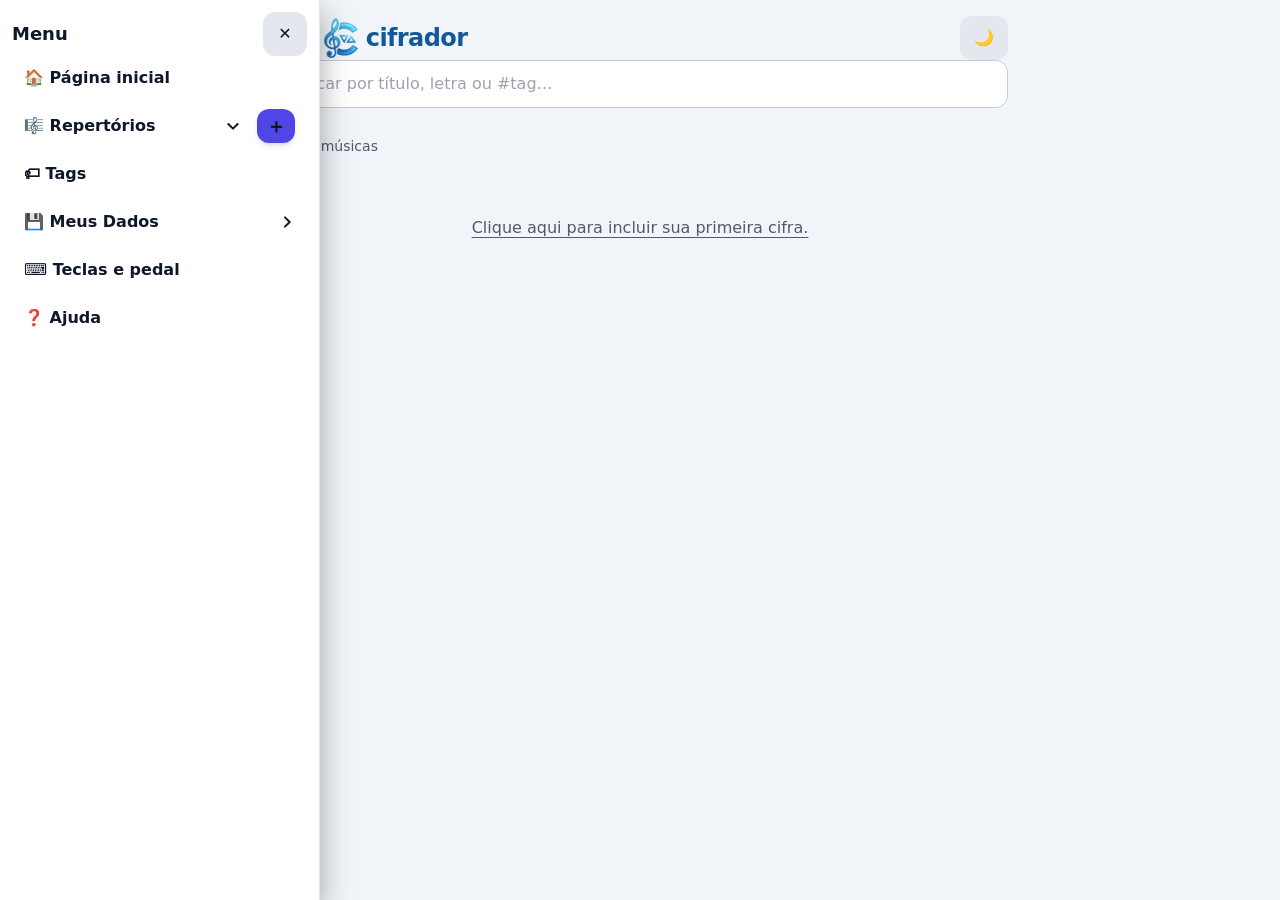
==== index.html @ 5f4e1c06 "Add files via upload" ====
<!DOCTYPE html>
<html lang="pt-BR"><head>
<meta charset="UTF-8">
<meta name="viewport" content="width=device-width, initial-scale=1, viewport-fit=cover">
<meta name="theme-color" content="#0d0f14">
<title>Cifrador</title>
<meta http-equiv="Content-Security-Policy" content="default-src 'self'; script-src 'self' 'wasm-unsafe-eval'; style-src 'self' 'unsafe-inline'; img-src 'self' data: blob:; font-src 'self'; connect-src 'self' blob: data:; worker-src 'self' blob:; manifest-src 'self'; object-src 'none'; base-uri 'none'; form-action 'none'">
<meta name="referrer" content="no-referrer">
<link rel="manifest" href="manifest.json">
<link rel="icon" href="icon-192.png">
<link rel="apple-touch-icon" href="icon-192.png">
<link rel="stylesheet" href="tailwind.css">
<style id="appCss">
  html { -webkit-text-size-adjust: 100%; }
  body { font-family: system-ui, -apple-system, "Segoe UI", Roboto, sans-serif; }
  .btn { min-height: 44px; min-width: 44px; padding: 0 12px; border-radius: 12px; font-weight: 600; display: inline-flex; align-items: center; justify-content: center; gap: 6px; background: #e4e7ee; color: #12151c; user-select: none; -webkit-tap-highlight-color: transparent; }
  .btn:active { transform: scale(.97); }
  .btn:disabled { opacity: .35; pointer-events: none; }
  .dark .btn { background: #1c2130; color: #eef1f7; }
  .btn-p { background: #4338ca !important; color: #fff !important; }
  .btn-on { outline: 2px solid #4338ca; }
  .fld { width: 100%; min-height: 48px; padding: 10px 14px; border-radius: 12px; border: 1px solid #c7ccd8; background: #fff; color: #12151c; }
  .dark .fld { background: #141824; border-color: #2a3147; color: #eef1f7; }
  .fld:focus-visible, .btn:focus-visible { outline: 2px solid #6366f1; outline-offset: 2px; }
  :root { --lyrics-color: #111827; --chord-color: #0878c9; }
  #song { color: var(--lyrics-color); white-space: pre-wrap; overflow-wrap: anywhere; max-width: 100%; overflow-x: hidden; font-family: ui-monospace, "SF Mono", Menlo, Consolas, monospace; line-height: 1.55; }
  #song.two-columns { column-count: 2; column-gap: 2rem; column-rule: 1px solid #dbe2ee; }
  .dark #song.two-columns { column-rule-color: #30394b; }
  @media (max-width: 640px) { #song { font-size: clamp(14px, 3.8vw, 18px); padding-left: 12px; padding-right: 12px; } #song.two-columns { column-gap: 1rem; } }
  .chord { font-weight: 700; color: var(--chord-color); }
  .brand { color: #12599a; }
  .dark .brand { color: #67c7ff; }
  .editor-wrap { position: relative; }
  #mText { position: relative; z-index: 1; background: transparent; color: transparent; -webkit-text-fill-color: transparent; caret-color: var(--lyrics-color); resize: vertical; line-height: 1.5; tab-size: 4; }
  #mText::selection { background: rgba(99,102,241,.28); -webkit-text-fill-color: transparent; }
  #mText::placeholder { color: #64748b; -webkit-text-fill-color: #64748b; opacity: 1; }
  #mHighlight { position: absolute; z-index: 0; inset: 0; box-sizing: border-box; margin: 0; padding: 10px 14px; border: 1px solid transparent; pointer-events: none; overflow: hidden; white-space: pre-wrap; overflow-wrap: anywhere; font-family: ui-monospace, "SF Mono", Menlo, Consolas, monospace; font-size: .875rem; line-height: 1.5; color: var(--lyrics-color); }
  #mHighlight .editor-chord-line { color: var(--chord-color); font-weight: 700; }
  /* Transição suave para ocultar o cabeçalho */
  #viewerHeader { transition: transform 0.3s ease, opacity 0.3s ease; }
  .logo { height: 40px; width: auto; }
  .dark .logo { filter: brightness(1.3); }
  html { overflow-x: hidden; } body { overflow-x: clip; } #viewer { overflow-x: hidden; } /* "clip" não cria rolagem própria, então o topo da lista consegue ficar fixo */
  .tg { font-size: 10px; font-weight: 400; opacity: .75; border: 1px solid currentColor; border-radius: 9px; padding: 0 6px; margin-left: 6px; vertical-align: middle; }
  #viewer { touch-action: pan-y; }
  .header-hidden #viewerHeader { transform: none !important; opacity: 1 !important; pointer-events: auto !important; position: sticky !important; }
  .header-hidden #vRows { display: none; }
  #colorPop { position: fixed; right: 12px; top: 96px; z-index: 45; padding: 10px 12px; border-radius: 14px; background: #fff; border: 1px solid #c7ccd8; box-shadow: 0 10px 25px rgba(0,0,0,.25); flex-direction: column; align-items: flex-start; }
  .dark #colorPop { background: #141824; border-color: #2a3147; }
  #colorPop:not(.hidden) { display: flex; }
  /* barra do visualizador: botões do mesmo tamanho, em grade */
  #viewerHeader > div { max-width: 560px; margin-left: auto; margin-right: auto; }
  .vrow { display: grid; gap: 6px; align-items: stretch; }
  .vrow .btn { min-height: 42px; min-width: 0; height: 42px; padding: 0 4px; font-size: 13px; border-radius: 12px; }
  .vr1 { grid-template-columns: 42px 1fr 42px 42px 42px 42px; align-items: center; }
  #ctlTr { display: contents; } #ctlTr.hidden { display: none; }
  #trReset { flex-direction: column; gap: 0; line-height: 1.1; }
  #colorPop { gap: 8px; font-size: .8rem; }
  #colorPop.hidden { display: none !important; }
  #colorPop input[type=color] { width: 38px; height: 34px; padding: 2px; border: 1px solid #c7ccd8; border-radius: 8px; background: transparent; }
  #colorPop label { display: flex; align-items: center; } #colorPop label { width: 100%; justify-content: space-between; gap: 14px; }
  .drag { touch-action: none; cursor: grab; } li.dragging, .dRep.dragging { opacity: .6; outline: 2px solid #4338ca; border-radius: 12px; } .dRep { touch-action: pan-y; } .dRep .repDrag { cursor: grab; touch-action: none; min-width: 32px; }
  .hidden { display: none !important; }
  .btn { min-height: 44px; border-radius: 12px; font-weight: 600; padding-left: 14px; padding-right: 14px; display: inline-flex; align-items: center; justify-content: center; gap: 6px; }
  #listActions { display: grid; grid-template-columns: repeat(2, 1fr); gap: 8px; }
  #listActions .btn, .mtools .btn { width: 100%; min-height: 46px; background: rgba(67,56,202,.08); border: 1px solid rgba(67,56,202,.35); }
  #listActions .btn-p { background: #4338ca; color: #fff; border-color: #4338ca; }
  #listActions #lstSave { grid-column: 1 / -1; }
  #lstDel { color: #dc2626; border-color: rgba(220,38,38,.45) !important; }
  .mtools .btn { font-size: 12.5px; padding-left: 6px; padding-right: 6px; white-space: nowrap; }
  .hl { background: #fde047; color: #111; border-radius: 3px; padding: 0 1px; } #song b { font-weight: 800; } #song i { font-style: italic; }
  #mFmt { display: flex; gap: 6px; } #mFmt .btn { flex: 1; min-height: 42px; }
  /* menu lateral */
  .drawer { position: fixed; top: 0; bottom: 0; left: 0; width: min(88vw, 320px); z-index: 56; overflow-y: auto; background: #fff; border-right: 1px solid #e2e8f0; box-shadow: 0 10px 30px rgba(0,0,0,.35); transform: translateX(-102%); visibility: hidden; transition: transform .2s ease, visibility 0s linear .2s; padding: 12px; padding-top: max(12px, env(safe-area-inset-top)); }
  .dark .drawer { background: #141824; border-color: #2a3147; }
  .drawer.open, body.dock-open .drawer { transform: none; visibility: visible; transition-delay: 0s; }
  .dRep { display:flex; align-items:stretch; gap:4px; } .dRep .dName { min-width:0; flex:1; } .repDrag { touch-action:none; cursor:grab; } .dRep.dragging, .rowli.dragging { opacity:.55; outline:2px dashed #6366f1; }
  .dItem { display: flex; align-items: center; gap: 8px; width: 100%; min-height: 44px; padding: 0 12px; border-radius: 12px; font-weight: 600; text-align: left; }
  .dItem:hover, .dName:hover { background: rgba(67,56,202,.10); }
  .dRep { position: relative; display: flex; align-items: center; gap: 2px; border-radius: 12px; } .dRep.on { background: rgba(67,56,202,.14); } .dMore { flex: none; width: 36px; height: 36px; border-radius: 10px; font-size: 22px; } .dMore:hover { background: rgba(67,56,202,.15); }
  .dName { flex: 1; min-width: 0; display: flex; align-items: center; justify-content: space-between; gap: 6px; min-height: 42px; padding: 0 10px; border-radius: 12px; text-align: left; } .dName small { opacity: .6; }
  .dIco { width: 34px; height: 36px; border-radius: 10px; font-size: 15px; flex: none; } .dIco:hover { background: rgba(67,56,202,.15); }
  details.dSec > summary { list-style: none; cursor: pointer; } details.dSec > summary::-webkit-details-marker { display: none; }
  @media (min-width: 1024px) { body.dock-open .drawer { z-index: 56; } #drawerBg { display: none !important; } }
  /* ações de cada cifra: menu de três pontos em todas as telas */
  .rowli { position: relative; }
  .rowmore { display: inline-flex; align-items: center; justify-content: center; flex: 0 0 44px; min-width: 44px; padding-left: 0; padding-right: 0; font-size: 1.35rem; }
  .rowacts { display: none; position: absolute; right: 0; top: calc(100% + 4px); z-index: 30; padding: 6px; gap: 6px; flex-wrap: wrap; max-width: min(320px, calc(100vw - 32px)); border-radius: 14px; background: #fff; border: 1px solid #c7ccd8; box-shadow: 0 10px 25px rgba(0,0,0,.25); }
  .dark .rowacts { background: #141824; border-color: #2a3147; }
  .rowli.open .rowacts { display: flex; }
  .rowacts .btn { min-width: 40px; min-height: 40px; }
  
  /* janelinhas da barra de leitura */
  .hpop { position: fixed; z-index: 45; display: flex; gap: 8px; padding: 8px; border-radius: 14px; background: #fff; border: 1px solid #c7ccd8; box-shadow: 0 10px 25px rgba(0,0,0,.25); }
  .dark .hpop { background: #141824; border-color: #2a3147; }
  .hpop .btn { min-width: 56px; height: 46px; font-size: 22px; }
  .hpopg { display: grid; grid-template-columns: repeat(4, 64px); gap: 8px; }
  .hpopg .btn { flex-direction: column; height: 62px; min-width: 0; font-size: 20px; gap: 2px; padding: 0; }
  .hpopg .btn::after { content: attr(data-l); font-size: 10px; font-weight: 600; opacity: .75; line-height: 1; white-space: nowrap; }
  .pbtn { flex-direction: column; gap: 2px; line-height: 1.05; min-width: 54px; min-height: 48px; } .pbtn .plbl { font-size: 11px; opacity: .8; font-weight: 600; } .pbtn b { font-size: 17px; }
  @media (max-width: 640px) { #vRows .vr3 { display:flex !important; flex-wrap:nowrap; justify-content:stretch !important; align-items:stretch; gap:4px !important; } #vRows .vr3 > button, #ctlTr > button { flex:1 1 0; min-width:0; min-height:52px; font-size:12px; padding:0 2px; } #vRows .vr3 #fBtn { flex:1.15 1 0; } #vRows .vr3 #vOpts { flex:1.3 1 0; } #vRows .vr3 #scrollPlay { flex:.8 1 0; font-size:16px; } .dRep .repDrag, #list .drag { min-width:44px; min-height:48px; font-size:19px; touch-action:none; } }
  @media (max-width: 360px) { #vRows .vr3 > button, #ctlTr > button { font-size:11px; } .pbtn .plbl { font-size:10px; } .pbtn b { font-size:15px; } }
  @media (max-width: 340px) { #vRows .vr3 > button, #ctlTr > button { font-size:10px; } .pbtn .plbl { font-size:9px; } #vRows .vr3 #vOpts { gap:3px; } }
  .vr3 { grid-template-columns: repeat(6, minmax(0, 1fr)) minmax(0, 1.7fr) !important; }
  .vrow .btn { font-size: 12px; white-space: nowrap; padding-left: 2px; padding-right: 2px; }
  .chev { margin-left: auto; transition: transform .2s; } details.dSec:not([open]) .chev { transform: rotate(-90deg); }
  .dActs { display: none; position: absolute; right: 4px; top: 40px; z-index: 35; justify-content: space-around; gap: 2px; padding: 5px; border-radius: 12px; background: #fff; border: 1px solid #c7ccd8; box-shadow: 0 8px 20px rgba(0,0,0,.22); } .dark .dActs { background: #141824; border-color: #2a3147; } .dRep.menu-open .dActs { display: flex; }
  #toTop, #vTop { position: fixed; right: 16px; bottom: 24px; z-index: 30; width: 48px; min-width: 48px; height: 48px; padding: 0; border-radius: 50%; box-shadow: 0 8px 20px rgba(0,0,0,.3); font-size: 20px; }
  #vTop { bottom: 100px; z-index: 25; }
  .mtools{display:grid!important;grid-template-columns:repeat(8,minmax(0,1fr));flex-wrap:nowrap;align-items:center;gap:4px;width:100%;overflow:visible}
  .edit-icon-btn{width:100%;height:42px;min-width:0!important;padding:0!important;display:inline-flex;align-items:center;justify-content:center;font-size:1.05rem;flex:initial;border-radius:10px}
  @media (max-width: 380px) { .mtools{gap:2px} .edit-icon-btn{height:38px;font-size:.95rem;border-radius:8px} }

  /* --- utilitários que faltavam no tailwind.css (ajuste) --- */
  .\!min-h-\[34px\]{min-height:34px!important}.\!px-2{padding-left:.5rem!important;padding-right:.5rem!important}.\!text-sm{font-size:.875rem!important;line-height:1.25rem!important}
  .bg-black\/50{background-color:rgb(0 0 0/.5)}.bg-black\/65{background-color:rgb(0 0 0/.65)}
  .bg-indigo-600{background-color:#4f46e5}.bg-red-50{background-color:#fef2f2}.bg-red-100{background-color:#fee2e2}
  .border-current{border-color:currentColor}.border-indigo-700{border-color:#4338ca}.border-red-200{border-color:#fecaca}.border-red-300{border-color:#fca5a5}.border-slate-500\/30{border-color:rgb(100 116 139/.3)}
  .border-l-2{border-left-width:2px}.break-words{overflow-wrap:break-word}.cursor-pointer{cursor:pointer}.gap-3{gap:.75rem}.h-10{height:2.5rem}.w-10{width:2.5rem}
  .hover\:bg-black\/10:hover{background-color:rgb(0 0 0/.1)}.hover\:bg-red-100:hover{background-color:#fee2e2}
  .items-start{align-items:flex-start}.leading-relaxed{line-height:1.625}.max-h-\[88vh\]{max-height:88vh}.min-w-12{min-width:3rem}.mt-1{margin-top:.25rem}
  .overflow-hidden{overflow:hidden}.p-3{padding:.75rem}.pl-10{padding-left:2.5rem}.rounded-full{border-radius:9999px}.rounded-lg{border-radius:.5rem}
  .shadow-2xl{box-shadow:0 25px 50px -12px rgb(0 0 0/.25)}.shadow-md{box-shadow:0 4px 6px -1px rgb(0 0 0/.1),0 2px 4px -2px rgb(0 0 0/.1)}
  .space-y-1>:not([hidden])~:not([hidden]){margin-top:.25rem}
  .text-red-700{color:#b91c1c}.text-red-800{color:#991b1b}.text-red-900{color:#7f1d1d}.text-right{text-align:right}.text-xl{font-size:1.25rem;line-height:1.75rem}
  .underline-offset-4{text-underline-offset:4px}.whitespace-pre-wrap{white-space:pre-wrap}.z-\[55\]{z-index:55}.z-\[90\]{z-index:90}
  @media (min-width:640px){.sm\:p-5{padding:1.25rem}.sm\:p-6{padding:1.5rem}.sm\:pl-11{padding-left:2.75rem}}
  #splitList [data-s] { content-visibility: auto; contain-intrinsic-size: auto 34px; } /* só desenha as linhas visíveis: listas grandes ficam rápidas */
  /* --- Ajuda --- */
  .hlp-panel { display: flex; flex-direction: column; max-height: 92vh; max-height: 92dvh; min-height: 0; overflow: hidden; }
  .hlp-head { display: flex; align-items: center; justify-content: space-between; gap: 8px; padding: 12px 16px; border-bottom: 1px solid rgba(100,116,139,.3); flex: 0 0 auto; }
  .hlp-body { overflow-y: auto; -webkit-overflow-scrolling: touch; padding: 12px 16px 24px; flex: 1 1 auto; min-height: 0; font-size: .95rem; line-height: 1.5; }
  .hlp-body > p.intro { margin: 0 0 12px; opacity: .8; }
  .hlp-body details { border: 1px solid rgba(100,116,139,.3); border-radius: 12px; margin-bottom: 8px; background: rgba(100,116,139,.06); }
  .hlp-body summary { display: flex; align-items: center; gap: 8px; min-height: 48px; padding: 0 12px; font-weight: 700; cursor: pointer; list-style: none; }
  .hlp-body summary::-webkit-details-marker { display: none; }
  .hlp-body summary::after { content: ""; width: 16px; height: 16px; flex: none; margin-left: auto; background: currentColor; opacity: .7; transition: transform .2s; -webkit-mask: url("data:image/svg+xml,%3Csvg xmlns='http://www.w3.org/2000/svg' viewBox='0 0 24 24' fill='none' stroke='black' stroke-width='3' stroke-linecap='round' stroke-linejoin='round'%3E%3Cpath d='M5 9l7 7 7-7'/%3E%3C/svg%3E") center/contain no-repeat; mask: url("data:image/svg+xml,%3Csvg xmlns='http://www.w3.org/2000/svg' viewBox='0 0 24 24' fill='none' stroke='black' stroke-width='3' stroke-linecap='round' stroke-linejoin='round'%3E%3Cpath d='M5 9l7 7 7-7'/%3E%3C/svg%3E") center/contain no-repeat; }
  .hlp-body details:not([open]) summary::after { transform: rotate(-90deg); }
  .hlp-body .hb { padding: 0 14px 12px; }
  .hlp-body .hb p { margin: 0 0 8px; }
  .hlp-body ul, .hlp-body ol { margin: 0 0 8px; padding-left: 1.3rem; }
  .hlp-body ul { list-style: disc; } .hlp-body ol { list-style: decimal; }
  .hlp-body li { margin: 3px 0; }
  .hlp-body kbd { font: inherit; font-size: .88em; font-weight: 600; padding: 1px 7px; border-radius: 7px; border: 1px solid rgba(100,116,139,.55); background: rgba(100,116,139,.12); white-space: nowrap; }
  .hlp-body .tip { margin: 8px 0 0; padding: 8px 10px; border-radius: 10px; background: rgba(67,56,202,.10); border-left: 3px solid #4338ca; }
  .hlp-body .warn { margin: 8px 0 0; padding: 8px 10px; border-radius: 10px; background: rgba(220,38,38,.10); border-left: 3px solid #dc2626; }
  /* --- cabeçalho do repertório (nome sem função + menu ⋯) --- */
  #chips .repHead { flex: 1; min-width: 0; padding: 4px 4px 4px 12px; justify-content: space-between; border: 1px solid rgba(100,116,139,.45); background: rgba(67,56,202,.10); }
  #chips .repTitle { font-weight: 700; overflow: hidden; text-overflow: ellipsis; white-space: nowrap; cursor: default; user-select: none; }
  #chips .repTitle small { font-weight: 400; opacity: .7; }
  #chips .repHead .dActs { top: calc(100% + 4px); }
  /* --- barra de baixo da cifra: só ícones --- */
  #navBar .navico { font-size: 20px; min-height: 48px; padding: 0 4px; }
  /* --- teclas e pedal --- */
  .keyrow { display: flex; flex-wrap: wrap; align-items: center; gap: 8px; padding: 10px 0; border-bottom: 1px solid rgba(100,116,139,.25); }
  .keyname { flex: 1 1 170px; font-weight: 700; }
  .keychips { display: flex; flex-wrap: wrap; gap: 6px; align-items: center; }
  .kchip { display: inline-flex; align-items: center; gap: 2px; border: 1px solid rgba(100,116,139,.55); border-radius: 8px; padding: 0 2px 0 8px; background: rgba(100,116,139,.12); font-weight: 600; min-height: 34px; }
  .kchip button { min-width: 30px; min-height: 32px; border-radius: 6px; font-size: 15px; opacity: .75; }
  .keyadd { min-height: 36px !important; padding: 0 10px !important; }
  .keyopt { display: flex; gap: 10px; align-items: flex-start; padding: 12px 0; cursor: pointer; }
  .keyopt input { width: 22px; height: 22px; margin-top: 2px; flex: none; }
  .keywait { margin: 0 0 8px; padding: 8px 10px; border-radius: 10px; background: rgba(217,119,6,.15); border-left: 3px solid #d97706; font-weight: 600; }
  /* --- botão de tela cheia --- */
  #vFull svg { display: block; margin: 0 auto; } #vFull .ico-exit { display: none; }
  #vFull[aria-pressed="true"] .ico-enter { display: none; } #vFull[aria-pressed="true"] .ico-exit { display: block; }
  #vFull[aria-pressed="true"] { background: #4338ca; color: #fff; border-color: #4338ca; }
  /* --- ícones de seta iguais em todo o app --- */
  .ch { display: block; margin: 0 auto; flex: none; } kbd .ch, .keyname .ch { display: inline-block; vertical-align: -3px; margin: 0; } .chev .ch { display: block; }
  /* --- tela cheia: só a cifra, a navegação e o botão de sair --- */
  #navFsExit { display: none; background: #4338ca; color: #fff; border-color: #4338ca; flex: 0 0 auto; min-width: 52px; margin-right: 6px; }
  .is-fs #navFsExit { display: inline-flex; align-items: center; justify-content: center; }
  .is-fs #viewerHeader, .is-fs #toTop, .is-fs #vTop, .is-fs #navInfo { display: none !important; }
  .is-fs #song, .is-fs #songImg { padding-top: max(1rem, env(safe-area-inset-top)); }
  /* --- andamento da importação --- */
  #importProgress { position: fixed; left: 50%; bottom: max(1rem, env(safe-area-inset-bottom)); transform: translateX(-50%); z-index: 100; width: min(92vw, 460px); background: #111827; color: #fff; border-radius: 16px; padding: 14px; box-shadow: 0 10px 32px rgba(0,0,0,.45); font-size: 14px; }
  #importProgress .ip-head { display: flex; justify-content: space-between; gap: 8px; align-items: baseline; margin-bottom: 8px; font-size: 15px; } #importProgress .ip-head span { opacity: .75; font-size: 13px; white-space: nowrap; }
  #importProgress .ip-all { height: 6px; border-radius: 99px; background: rgba(255,255,255,.18); overflow: hidden; margin-bottom: 10px; } #importProgress .ip-all i { display: block; height: 100%; width: 0; background: #818cf8; transition: width .25s; }
  #importProgress .ip-list { list-style: none; margin: 0 0 10px; padding: 0; max-height: 34vh; overflow-y: auto; }
  #importProgress .ip-row { display: grid; grid-template-columns: 22px 1fr auto; column-gap: 8px; align-items: center; padding: 6px 0; }
  #importProgress .ip-ic::before { content: "○"; opacity: .6; } #importProgress .ip-row[data-st="run"] .ip-ic::before { content: "●"; color: #a5b4fc; opacity: 1; } #importProgress .ip-row[data-st="done"] .ip-ic::before { content: "✓"; color: #4ade80; opacity: 1; font-weight: 800; } #importProgress .ip-row[data-st="error"] .ip-ic::before { content: "!"; color: #fbbf24; opacity: 1; font-weight: 800; }
  #importProgress .ip-name { overflow: hidden; text-overflow: ellipsis; white-space: nowrap; } #importProgress .ip-st { font-size: 12.5px; opacity: .8; white-space: nowrap; }
  #importProgress .ip-bar { grid-column: 2 / 4; height: 4px; border-radius: 99px; background: rgba(255,255,255,.14); overflow: hidden; margin-top: 4px; display: none; } #importProgress .ip-row[data-st="run"] .ip-bar { display: block; } #importProgress .ip-bar i { display: block; height: 100%; width: 0; background: #a5b4fc; transition: width .25s; }
  #importProgress .ip-row.ip-ind .ip-bar i { width: 35%; animation: ipslide 1.1s ease-in-out infinite alternate; } @keyframes ipslide { from { margin-left: 0; } to { margin-left: 65%; } }
  #importProgress .ip-cancel { width: 100%; min-height: 42px; border: 1px solid rgba(255,255,255,.45); border-radius: 10px; font-weight: 700; color: #fff; background: transparent; }
</style>
</head>
<body class="bg-slate-100 text-slate-900 dark:bg-[#0d0f14] dark:text-slate-100 min-h-screen">

<!-- LISTA -->
<div id="listView" class="max-w-3xl mx-auto">
  <div id="topBar" class="sticky top-0 z-20 bg-slate-100/95 dark:bg-[#0d0f14]/95 backdrop-blur px-4 pt-4 pb-2" style="padding-top:max(1rem,env(safe-area-inset-top))">
    <div class="flex items-center justify-between gap-2">
      <div class="flex items-center gap-2">
        <button id="btnMenu" class="btn" aria-label="Abrir ou fechar o menu" aria-expanded="false" aria-controls="drawer">☰</button>
        <img src="logo.png" alt="" class="logo" width="34" height="40"><h1 class="text-2xl font-bold tracking-tight brand">cifrador</h1>
      </div>
      <button id="btnTheme" class="btn" aria-label="Alternar modo escuro">🌙</button>
    </div>
</div>
<header class="px-4 pb-3 space-y-3">

    <input id="search" type="search" class="fld" placeholder="Buscar por título, letra ou #tag…" autocomplete="off">
    <div class="hidden" id="legacy"><div class="flex flex-wrap gap-2">
      <button id="btnAdd" class="btn btn-p">＋ Adicionar / Importar</button>
      <button id="btnCreateRep" class="btn">＋ Criar Repertório</button>
      <button id="btnData" class="btn">💾 Meus dados</button>
      <button id="btnTags" class="btn">🏷 Tags</button>
    </div><div id="listActions" class="hidden flex flex-wrap gap-2">
      <button id="lstAddSongs" class="btn btn-p">＋ Adicionar músicas</button>
      
      <button id="lstShare" class="btn !min-h-[40px]">🔗 Enviar Repertório</button>
      
      <button id="lstSave" class="btn !min-h-[40px] hidden">⬇ Salvar no meu catálogo</button>
      <button id="lstRen" class="btn !min-h-[40px]">✎ Renomear Repertório</button>
      <button id="lstDel" class="btn !min-h-[40px]">🗑 Excluir Repertório</button>
    </div></div>
    <input id="file" type="file" class="hidden" multiple="" accept="image/*,.png,.jpg,.jpeg,.webp,.pdf,.odt,.docx,.txt,.json,.html,.htm,.cho,.md,application/pdf,text/plain,application/json,text/html">
    <div class="flex items-center gap-2"><div id="chips" class="flex gap-2 pb-1 flex-1"></div></div>
    <div id="count" class="text-sm opacity-70"></div>
  </header>
  <ul id="list" class="px-4 pb-24 space-y-2"></ul>
</div>

<div id="drawerBg" class="hidden fixed inset-0 z-[55] bg-black/50"></div>
<aside id="drawer" class="drawer" aria-label="Menu" aria-hidden="true">
  <div class="flex items-center justify-between pb-2"><b class="text-lg">Menu</b><button id="drawerClose" class="btn" aria-label="Fechar menu">✕</button></div>
  <nav class="space-y-1">
    <button id="dHome" class="dItem">🏠 Página inicial</button>
    <details id="dRepSec" class="dSec" open>
      <summary class="dItem">🎼 Repertórios <span class="chev" aria-hidden="true"><svg class="ch" width="16" height="16" viewBox="0 0 24 24" fill="none" stroke="currentColor" stroke-width="3" stroke-linecap="round" stroke-linejoin="round" aria-hidden="true"><path d="M5 9l7 7 7-7"/></svg></span><button id="dNewRep" type="button" class="btn !min-h-[34px] !min-w-[38px] !px-2 ml-2 bg-indigo-600 text-white border-indigo-700 shadow-md font-bold text-xl" aria-label="Criar repertório" title="Criar repertório">＋</button></summary>
      <div id="dReps" class="pl-10 sm:pl-11 space-y-1 border-l-2 border-slate-500/30 ml-2"></div>
      
    </details>
    <button id="dTags" class="dItem">🏷 Tags</button>
    <details id="dDataSec" class="dSec">
      <summary class="dItem">💾 Meus Dados <span class="chev" aria-hidden="true"><svg class="ch" width="16" height="16" viewBox="0 0 24 24" fill="none" stroke="currentColor" stroke-width="3" stroke-linecap="round" stroke-linejoin="round" aria-hidden="true"><path d="M5 9l7 7 7-7"/></svg></span></summary>
      <div class="pl-10 sm:pl-11 space-y-1 border-l-2 border-slate-500/30 ml-2">
        <button id="dMenuAddSong" type="button" class="dItem !min-h-[40px] !text-sm">＋ Adicionar Cifra</button>
        <button id="dMenuBackup" type="button" class="dItem !min-h-[40px] !text-sm">💾 Fazer Backup Cifra</button>
        <button id="dMenuUpload" type="button" class="dItem !min-h-[40px] !text-sm">📂 Subir Backup Cifra</button>
        <button id="dMenuDeleteAll" type="button" class="dItem !min-h-[40px] !text-sm" style="color:#dc2626">🗑 Excluir todas as Cifras</button>
      </div>
    </details>
    <button id="dKeys" type="button" class="dItem">⌨️ Teclas e pedal</button>
    <button id="dHelp" type="button" class="dItem">❓ Ajuda</button>
  </nav>
</aside>
<button id="toTop" class="hidden btn btn-p" aria-label="Voltar ao topo" title="Voltar ao topo">↑</button>

<!-- VISUALIZADOR -->
<div id="viewer" class="hidden fixed inset-0 z-30 overflow-y-auto bg-slate-50 dark:bg-[#0d0f14]">
  <div id="viewerHeader" class="sticky top-0 z-10 bg-slate-50/95 dark:bg-[#0d0f14]/95 backdrop-blur border-b border-slate-200 dark:border-slate-800 px-3 py-2 space-y-2 shadow-sm" style="padding-top:max(.5rem,env(safe-area-inset-top))">
    <div class="vrow vr1">
      <button id="vBack" class="btn" aria-label="Voltar">←</button>
      <h2 id="vTitle" class="text-base font-bold truncate px-1"></h2>
      <button id="vTheme" class="btn" aria-label="Alternar tema">🌙</button>
      <button id="vWake" class="btn" title="Manter tela ligada" aria-label="Manter tela ligada">💡</button>
      <button id="vToggleHeader" class="btn" title="Ocultar/Exibir menu" aria-label="Ocultar menu">👁️</button>
      <button id="vFull" class="btn" title="Tela cheia" aria-label="Tela cheia" aria-pressed="false"><svg class="ico-enter" width="20" height="20" viewBox="0 0 24 24" fill="none" stroke="currentColor" stroke-width="2.4" stroke-linecap="round" stroke-linejoin="round" aria-hidden="true"><path d="M4 9V4h5M20 9V4h-5M4 15v5h5M20 15v5h-5"/></svg><svg class="ico-exit" width="20" height="20" viewBox="0 0 24 24" fill="none" stroke="currentColor" stroke-width="2.4" stroke-linecap="round" stroke-linejoin="round" aria-hidden="true"><path d="M9 4v5H4M15 4v5h5M9 20v-5H4M15 20v-5h5"/></svg></button>
    </div>
    <div id="vRows" class="space-y-2">
      <div class="vrow vr3">
        <div id="ctlTr"><button id="trBtn" class="btn pbtn" aria-label="Tom" title="Tom"><span class="plbl">Tom</span><b id="keyLbl">—</b></button></div>
        <button id="fBtn" class="btn pbtn" aria-label="Tamanho do texto" title="Tamanho do texto"><span class="plbl">Tamanho</span><b id="fontLbl">16</b></button>
        <button id="vChords" class="btn btn-on">Letra/Cifra</button>
        <button id="vColumns" class="btn" aria-pressed="false">Coluna</button>
        <button id="scrollPlay" class="btn btn-p" aria-label="Rolar automaticamente" title="Rolar automaticamente">▶</button>
        <button id="vOpts" class="btn" aria-label="Mais opções" title="Mais opções">＋ Opções</button>
      </div>
      <div id="vNote" class="hidden flex items-center gap-2 text-xs pb-1"><span id="vNoteTxt"></span><button id="vRestore" class="underline font-semibold">Restaurar original</button></div>
    </div>
  </div>
  <div id="popTone" class="hpop hidden" aria-label="Alterar tom"><button id="trDown" class="btn" aria-label="Descer um semitom">−</button><button id="trUp" class="btn" aria-label="Subir um semitom">+</button></div>
  <div id="popFont" class="hpop hidden" aria-label="Alterar tamanho do texto"><button id="fDown" class="btn" aria-label="Diminuir o texto">−</button><button id="fUp" class="btn" aria-label="Aumentar o texto">+</button></div>
  <div id="popOpts" class="hpop hpopg hidden" aria-label="Mais opções">
    <button id="vColors" class="btn" data-l="Cores" aria-label="Cores" title="Cores">🎨</button>
    <button id="vTag" class="btn" data-l="Tags" aria-label="Tags" title="Tags">🏷</button>
    <button id="vEdit" class="btn" data-l="Editar" aria-label="Editar" title="Editar">✎</button>
    <button id="vCopy" class="btn" data-l="Copiar" aria-label="Copiar ou duplicar" title="Copiar / Duplicar">📋</button>
    <button id="vPdf" class="btn" data-l="PDF" aria-label="Exportar PDF" title="Exportar PDF">📄</button>
    <button id="vFav" class="btn" data-l="Repertório" aria-label="Adicionar a um repertório" title="Repertório">☆</button>
    <button id="trReset" class="btn" data-l="Original" aria-label="Voltar ao tom original" title="Tom original">↺</button>
    <button id="vDel" class="btn" data-l="Excluir" aria-label="Excluir" title="Excluir">🗑</button>
  </div>
  <div id="colorPop" class="hidden" aria-label="Cores da cifra">
    <label for="lyricsColor">Cor da letra <input id="lyricsColor" type="color" value="#111827" aria-label="Escolher cor da letra"></label>
    <label for="chordColor">Cor das cifras <input id="chordColor" type="color" value="#0878c9" aria-label="Escolher cor das cifras"></label>
  </div>
  

  <button id="vTop" class="hidden btn btn-p" aria-label="Voltar ao topo da cifra" title="Voltar ao topo">↑</button>
  <pre id="song" class="px-4 pt-4 m-0"></pre>
  <img id="songImg" class="hidden mx-auto max-w-full h-auto px-2 pt-4" alt="Cifra">
  <div class="h-[40vh]"></div>
  <div id="navBar" class="fixed bottom-0 inset-x-0 z-20 bg-slate-50/95 dark:bg-[#0d0f14]/95 backdrop-blur border-t border-slate-200 dark:border-slate-800 px-3 pt-2 flex items-center gap-2 flex-wrap" style="padding-bottom:max(.5rem,env(safe-area-inset-bottom))">
    <div id="scrollControls" class="hidden flex items-center gap-1 w-full justify-center pb-1">
      <button id="scrollSlower" class="btn" aria-label="Diminuir velocidade">−</button><span id="scrollSpeed" class="text-xs min-w-12 text-center">1x</span><button id="scrollFaster" class="btn" aria-label="Aumentar velocidade">＋</button>
    </div>
    <button id="navFsExit" class="btn navico" aria-label="Sair da tela cheia" title="Sair da tela cheia"><svg class="ch" width="22" height="22" viewBox="0 0 24 24" fill="none" stroke="currentColor" stroke-width="2.6" stroke-linecap="round" stroke-linejoin="round" aria-hidden="true"><path d="M9 4v5H4M15 4v5h5M9 20v-5H4M15 20v-5h5"/></svg></button>
    <button id="navPrev" class="btn flex-1 navico" aria-label="Cifra anterior" title="Cifra anterior"><svg class="ch" width="24" height="24" viewBox="0 0 24 24" fill="none" stroke="currentColor" stroke-width="3" stroke-linecap="round" stroke-linejoin="round" aria-hidden="true"><path d="M15 5l-7 7 7 7"/></svg></button>
    <button id="pgPrev" class="btn flex-1 navico" aria-label="Página anterior" title="Página anterior"><svg class="ch" width="24" height="24" viewBox="0 0 24 24" fill="none" stroke="currentColor" stroke-width="3" stroke-linecap="round" stroke-linejoin="round" aria-hidden="true"><path d="M5 15l7-7 7 7"/></svg></button>
    <div id="navInfo" class="text-xs opacity-70 text-center max-w-[30%] truncate"></div>
    <button id="pgNext" class="btn flex-1 navico" aria-label="Próxima página" title="Próxima página"><svg class="ch" width="24" height="24" viewBox="0 0 24 24" fill="none" stroke="currentColor" stroke-width="3" stroke-linecap="round" stroke-linejoin="round" aria-hidden="true"><path d="M5 9l7 7 7-7"/></svg></button>
    <button id="navNext" class="btn flex-1 navico" aria-label="Próxima cifra" title="Próxima cifra"><svg class="ch" width="24" height="24" viewBox="0 0 24 24" fill="none" stroke="currentColor" stroke-width="3" stroke-linecap="round" stroke-linejoin="round" aria-hidden="true"><path d="M9 5l7 7-7 7"/></svg></button>
  </div>
</div>

<!-- MODAL ADICIONAR / EDITAR -->
<div id="modal" class="hidden fixed inset-0 z-40 bg-black/60 flex items-end sm:items-center justify-center sm:p-4">
  <div class="bg-white dark:bg-[#141824] w-full sm:max-w-2xl max-h-[94vh] overflow-y-auto rounded-t-2xl sm:rounded-2xl p-4 space-y-3">
    <h3 id="mHead" class="text-lg font-bold">Adicionar / Importar</h3>
    <div class="flex flex-wrap gap-2"><button id="mChooseFile" class="btn">Escolher arquivo(s)</button></div>
    <input id="mTitle" class="fld" placeholder="Título da música" autocomplete="off">
    <div class="editor-wrap">
      <pre id="mHighlight" aria-hidden="true"></pre>
      <textarea id="mText" rows="14" class="fld font-mono text-sm" style="white-space:pre-wrap;overflow:auto" placeholder="Digite ou cole a letra e os acordes aqui…" spellcheck="false"></textarea>
    </div>
    <div class="flex flex-wrap gap-2 mtools"><button id="mMarkChord" class="btn edit-icon-btn" title="Marcar seleção como cifra" aria-label="Marcar seleção como cifra">🎸</button><button id="mMarkLyric" class="btn edit-icon-btn" title="Marcar seleção como letra" aria-label="Marcar seleção como letra">✍️</button><button id="mMulti" class="btn edit-icon-btn" title="Dividir em várias cifras" aria-label="Dividir em várias cifras">✂️</button><button id="mTags" class="btn edit-icon-btn" title="Editar tags" aria-label="Editar tags">🏷️</button><button id="mBold" class="btn edit-icon-btn" title="Negrito" aria-label="Negrito"><b>N</b></button><button id="mItal" class="btn edit-icon-btn" title="Itálico" aria-label="Itálico"><i>I</i></button><button id="mHigh" class="btn edit-icon-btn" title="Destacar" aria-label="Destacar">🖍️</button><button id="mClr" class="btn edit-icon-btn" title="Limpar formatação" aria-label="Limpar formatação">🧹</button></div>
    <details class="text-sm"><summary class="cursor-pointer opacity-70">ℹ️ Ajuda — legenda dos ícones</summary><div class="text-xs opacity-80 pt-2 space-y-1"><p class="font-semibold">Legenda:</p><div class="space-y-1"><p>🎸: Marcar linha como cifra</p><p>✍️: Marcar linha como letra</p><p>✂️: Dividir o conteúdo em várias cifras</p><p>🏷️: Editar tags</p><p><strong>N</strong> : Negrito</p><p><em>i</em> : Itálico</p><p>🖍️: Destacar texto</p><p>🧹: Limpar formatação</p></div></div><p id="mChordInfo" class="text-xs opacity-70 pt-2">Selecione uma linha (ou um trecho) e use “É cifra” ou “É letra”.</p>
    <p id="mNote" class="hidden text-sm text-amber-700 dark:text-amber-300">Você está vendo a música transposta, mas aqui o texto é o original (sem a transposição).</p>
</details>
    <div class="flex flex-wrap gap-2">
      
      <button id="mSave" class="btn btn-p">Salvar</button>
      <button id="mCancel" class="btn">Fechar</button>
    </div>
  </div>
</div>

<!-- ESCOLHA: COPIAR OU DUPLICAR -->
<div id="cpyDlg" class="hidden fixed inset-0 z-[60] bg-black/60 flex items-center justify-center p-4">
  <div class="bg-white dark:bg-[#141824] rounded-2xl p-5 w-full max-w-sm space-y-3" role="dialog" aria-modal="true" aria-labelledby="cpyHead">
    <p id="cpyHead" class="font-bold">Como copiar <span id="cpyTitle"></span>?</p>
    <button id="cpyText" class="btn btn-p w-full">📋 Copiar texto (no tom que você vê)</button>
    <button id="cpyDup" class="btn w-full">⧉ Duplicar no meu catálogo</button>
  </div>
</div>

<!-- DIÁLOGO DE CONFIRMAÇÃO -->
<div id="dlg" class="fixed inset-0 z-[60] bg-black/60 flex items-center justify-center p-4 hidden">
  <div class="bg-white dark:bg-[#141824] rounded-2xl p-5 w-full max-w-sm space-y-4">
    <p id="dlgMsg" class="whitespace-pre-line"></p>
    <input id="dlgIn" class="fld hidden" maxlength="40" autocomplete="off">
    <div class="flex flex-wrap gap-2 justify-end">
      <button id="dlgNo" class="btn">Cancelar</button>
      <button id="dlgYes" class="btn btn-p">OK</button>
    </div>
  </div>
</div>

<!-- ESCOLHER LISTA -->
<div id="pick" class="hidden fixed inset-0 z-50 bg-black/60 flex items-end sm:items-center justify-center sm:p-4">
  <div class="bg-white dark:bg-[#141824] w-full sm:max-w-md max-h-[90vh] overflow-y-auto rounded-t-2xl sm:rounded-2xl p-4 space-y-3">
    <h3 class="text-lg font-bold">Adicionar à lista</h3>
    <p id="pickTitle" class="text-sm opacity-70 truncate"></p>
    <div id="pickList" class="space-y-2"></div>
    <div class="flex gap-2">
      <input id="pickNew" class="fld" placeholder="Nova lista…" maxlength="40" autocomplete="off">
      <button id="pickAdd" class="btn btn-p shrink-0">Criar</button>
    </div>
    <button id="pickDone" class="btn btn-p w-full">Fechar</button>
  </div>
</div>

<!-- ENVIAR LISTA -->
<div id="share" class="hidden fixed inset-0 z-50 bg-black/60 flex items-end sm:items-center justify-center sm:p-4">
  <div class="bg-white dark:bg-[#141824] w-full sm:max-w-md max-h-[90vh] overflow-y-auto rounded-t-2xl sm:rounded-2xl p-4 space-y-3">
    <h3 class="text-lg font-bold">Enviar Repertório</h3>
    <p id="shareInfo" class="text-sm opacity-70"></p>
    <textarea id="shareLink" readonly rows="4" class="fld text-xs break-all"></textarea>
    <div class="flex flex-wrap gap-2">
      <button id="shCopy" class="btn btn-p">Copiar link</button>
      
      <button id="shFile" class="btn">Baixar arquivo</button>
      <button id="shPdf" class="btn">Baixar PDF</button>
      <button id="shClose" class="btn">Fechar</button>
    </div>
  </div>
</div>

<!-- MEUS DADOS -->
<div id="data" class="hidden fixed inset-0 z-50 bg-black/60 flex items-end sm:items-center justify-center sm:p-4">
  <div class="bg-white dark:bg-[#141824] w-full sm:max-w-md max-h-[90vh] overflow-y-auto rounded-t-2xl sm:rounded-2xl p-4 space-y-3">
    <h3 class="text-lg font-bold">Meus dados</h3>
    <p class="text-sm opacity-70">Suas listas, edições e cifras ficam <b>só neste aparelho e navegador</b>. Para levar para outro aparelho, envie a lista por link ou use o backup.</p>
    <p id="dataInfo" class="text-xs opacity-70"></p>
    <div class="flex flex-col gap-2">
      <button id="dImportSongs" class="btn !justify-start">＋ Adicionar / Importar cifras</button>
      <button id="dCatBackup" class="btn !justify-start">💾 Fazer Backup Catálogo</button>
      <button id="dCatUp" class="btn !justify-start">📂 Subir novo Catálogo</button>
      <button id="dCatDel" class="btn !justify-start" style="color:#dc2626">🗑 Excluir todas as cifras</button>
    </div>
    <button id="dClose" class="btn btn-p w-full">Fechar</button>
  </div>
</div>

<div id="tagm" class="hidden fixed inset-0 z-50 bg-black/60 flex items-end sm:items-center justify-center sm:p-4">
  <div class="bg-white dark:bg-[#141824] w-full sm:max-w-md max-h-[90vh] overflow-y-auto rounded-t-2xl sm:rounded-2xl p-4 space-y-3">
    <h3 id="tagHead" class="text-lg font-bold">Tags</h3>
    <div id="tagList" class="space-y-2"></div>
    <div class="flex gap-2"><input id="tagNew" class="fld" placeholder="Nova tag…" maxlength="20" autocomplete="off"><button id="tagAdd" class="btn btn-p shrink-0">Criar</button></div>
    <button id="tagDone" class="btn btn-p w-full">Fechar</button>
  </div>
</div>
<div id="addm" class="hidden fixed inset-0 z-50 bg-black/60 flex items-end sm:items-center justify-center sm:p-4"><div class="bg-white dark:bg-[#141824] w-full sm:max-w-md max-h-[90vh] overflow-y-auto rounded-t-2xl sm:rounded-2xl p-4 space-y-3">
  <h3 class="text-lg font-bold">Adicionar ao repertório</h3><input id="addQ" type="search" class="fld" placeholder="Buscar título, letra ou #tag…" autocomplete="off">
  <div id="addList" class="space-y-2 max-h-56 overflow-y-auto"></div>
  <div class="flex gap-2"><button id="addCancel" class="btn flex-1">Fechar</button><button id="addOk" class="btn btn-p flex-1">Adicionar</button></div></div></div>
<div id="splitm" class="hidden fixed inset-0 z-50 bg-black/60 flex items-end sm:items-center justify-center sm:p-4"><div class="bg-white dark:bg-[#141824] w-full sm:max-w-2xl max-h-[94vh] flex flex-col rounded-t-2xl sm:rounded-2xl p-4 space-y-3">
  <h3 class="text-lg font-bold">Dividir em várias cifras</h3><p class="text-xs opacity-70">Toque nas linhas que são o <b>título</b> de uma música: cada linha marcada começa uma nova cifra. Já marquei as que parecem título.</p>
  <div id="splitList" class="flex-1 overflow-y-auto border border-slate-200 dark:border-slate-700 rounded-xl font-mono text-xs"></div><div id="splitInfo" class="text-sm opacity-70"></div>
  <div class="flex gap-2"><button id="splitCancel" class="btn flex-1">Fechar</button><button id="splitOk" class="btn btn-p flex-1">Dividir</button></div></div></div>
<div id="importError" class="hidden fixed inset-0 z-[90] bg-black/65 flex items-center justify-center p-3 sm:p-6" role="alert" aria-live="assertive"><section class="w-full max-w-2xl max-h-[88vh] flex flex-col overflow-hidden rounded-2xl bg-white text-slate-900 shadow-2xl border border-red-300"><header class="flex items-start gap-3 p-4 sm:p-5 bg-red-50 border-b border-red-200"><span class="flex items-center justify-center shrink-0 w-10 h-10 rounded-full bg-red-100 text-red-700 text-2xl font-bold" aria-hidden="true">!</span><div class="flex-1 min-w-0"><h3 class="text-lg font-bold text-red-900">Não foi possível concluir a importação</h3><p class="text-sm text-red-800 mt-1">Confira os detalhes abaixo. Seus dados não foram apagados.</p></div><button id="importErrorClose" type="button" class="shrink-0 rounded-lg border border-red-200 hover:bg-red-100 w-10 h-10 text-2xl leading-none font-bold" aria-label="Fechar erro" title="Fechar">×</button></header><div id="importErrorText" class="p-4 sm:p-5 overflow-y-auto whitespace-pre-wrap break-words text-sm leading-relaxed"></div><footer class="p-3 sm:p-4 border-t border-slate-200 bg-slate-50 text-right"><button type="button" id="importErrorOk" class="btn btn-p">Entendi</button></footer></section></div>
<!-- TECLAS E PEDAL -->
<div id="keys" class="hidden fixed inset-0 bg-black/60 flex items-end sm:items-center justify-center sm:p-4" style="z-index:70">
  <div class="bg-white dark:bg-[#141824] w-full sm:max-w-2xl rounded-t-2xl sm:rounded-2xl hlp-panel" role="dialog" aria-modal="true" aria-labelledby="keysTitle">
    <div class="hlp-head"><h3 id="keysTitle" class="text-lg font-bold">⌨️ Teclas e pedal de página</h3><button id="keysClose" type="button" class="btn" aria-label="Fechar" style="font-weight:800">✕</button></div>
    <div class="hlp-body" id="keysBody"></div>
  </div>
</div>
<!-- AJUDA -->
<div id="help" class="hidden fixed inset-0 bg-black/60 flex items-end sm:items-center justify-center sm:p-4" style="z-index:70">
  <div class="bg-white dark:bg-[#141824] w-full sm:max-w-2xl rounded-t-2xl sm:rounded-2xl hlp-panel" role="dialog" aria-modal="true" aria-labelledby="helpTitle">
    <div class="hlp-head"><h3 id="helpTitle" class="text-lg font-bold">❓ Ajuda: como usar o Cifrador</h3><button id="helpClose" type="button" class="btn" aria-label="Fechar ajuda" style="font-weight:800">✕</button></div>
    <div class="hlp-body" id="helpBody">
    <p class="intro">Toque em um assunto para abrir. Os nomes entre <kbd>caixinhas</kbd> são os botões que você vê na tela.</p>
    <details open><summary>🚀 Primeiros passos</summary><div class="hb">
      <ol>
        <li>Toque em <kbd>☰</kbd> (canto superior esquerdo) para abrir o <b>menu</b>.</li>
        <li>Em <kbd>💾 Meus Dados</kbd>, toque em <kbd>＋ Adicionar Cifra</kbd> para digitar, colar ou importar uma cifra.</li>
        <li>Na página inicial, toque no <b>nome da música</b> para abrir. Lá você muda o tom, o tamanho do texto e liga a rolagem automática.</li>
        <li>Crie <b>repertórios</b> (listas de músicas) em <kbd>🎼 Repertórios</kbd> → <kbd>＋</kbd>.</li>
      </ol>
      <p class="warn"><b>Importante:</b> suas cifras ficam <b>só neste aparelho e neste navegador</b>. Faça backup de vez em quando (veja “Backup e seus dados”).</p>
    </div></details>
    <details><summary>➕ Adicionar cifras</summary><div class="hb">
      <p><b>Digitando ou colando:</b> escreva o título e cole a letra com os acordes em cima, como em qualquer cifra. O Cifrador reconhece sozinho quais linhas são de acordes. Toque em <kbd>Salvar</kbd>.</p>
      <p><b>Importando arquivos:</b> toque em <kbd>Escolher arquivo(s)</kbd>. Você pode escolher vários de uma vez. Aceita:</p>
      <ul>
        <li>Texto e documentos: <b>.txt, .docx, .odt, .pdf, .html, .md, .cho</b></li>
        <li>Backups do Cifrador: <b>.json</b></li>
        <li>Fotos e prints: <b>.png, .jpg, .webp</b></li>
      </ul>
      <p><b>Fotos e PDFs escaneados:</b> o app lê o texto da imagem direto no seu aparelho, sem enviar nada para a internet. O resultado abre no editor para você revisar.</p>
      <p class="tip"><b>Dica:</b> a leitura de fotos pode errar alguns acordes. Confira antes de salvar, e use <kbd>🎸</kbd> ou <kbd>✍️</kbd> para corrigir o que for cifra ou letra. Na primeira vez ela pode demorar um pouco.</p>
      <p>Se o arquivo traz <b>várias músicas juntas</b>, use <kbd>✂️</kbd> (próxima seção).</p>
    </div></details>
    <details><summary>✂️ Dividir um arquivo com várias músicas</summary><div class="hb">
      <ol>
        <li>No editor, com o texto carregado, toque em <kbd>✂️</kbd>.</li>
        <li>O app já marca as linhas que parecem <b>título</b>. Cada linha de título começa uma nova cifra.</li>
        <li>Para corrigir uma linha, toque no botão do tipo dela: ele alterna entre <kbd>📝 Letra</kbd> → <kbd>🎸 Cifra</kbd> → <kbd>🏷️ Título</kbd>.</li>
        <li>Toque no texto de uma linha para editá-lo e em <kbd>×</kbd> para excluí-la.</li>
        <li>Quando estiver certo, toque em <kbd>Dividir</kbd> e confira o resultado.</li>
      </ol>
    </div></details>
    <details><summary>🎸 Tocando a cifra (tela da música)</summary><div class="hb">
      <p><b>Linha de cima:</b> <kbd>←</kbd> volta para a lista, <kbd>🌙</kbd> muda para o tema claro ou escuro, <kbd>💡</kbd> mantém a tela ligada e <kbd>👁️</kbd> esconde ou mostra os controles para sobrar mais espaço e o botão de <b>tela cheia</b> (quatro cantinhos) deixa na tela <b>só a cifra</b>, os botões de navegação e o botão de sair. Para voltar, toque no botão roxo de sair, no canto esquerdo da barra de baixo.</p>
      <p class="tip"><b>iPhone:</b> o Safari não esconde a própria barra. Para usar a tela toda, instale o Cifrador (Compartilhar → Adicionar à Tela de Início) e abra pelo ícone.</p>
      <p><b>Controles principais:</b></p>
      <ul>
        <li><kbd>Tom</kbd>: toque para subir (<kbd>+</kbd>) ou descer (<kbd>−</kbd>) meio tom. O tom escolhido fica salvo para aquela música.</li>
        <li><kbd>Tamanho</kbd>: aumenta ou diminui o texto. No celular você também pode usar o <b>gesto de pinça</b> com dois dedos.</li>
        <li><kbd>Letra</kbd> / <kbd>Cifra</kbd>: alterna entre ver só a letra ou a letra com os acordes.</li>
        <li><kbd>1 col.</kbd> / <kbd>2 col.</kbd>: mostra o texto em uma ou duas colunas.</li>
        <li><kbd><svg class="ch" width="14" height="14" viewBox="0 0 24 24" fill="none" stroke="currentColor" stroke-width="3.4" stroke-linecap="round" stroke-linejoin="round" aria-hidden="true"><path d="M9 5l7 7-7 7"/></svg></kbd>: liga a <b>rolagem automática</b>. Aparecem <kbd>−</kbd> e <kbd>＋</kbd> para ajustar a velocidade, e <kbd>⏸</kbd> pausa.</li>
        <li><kbd>＋ Opções</kbd>: mais ações (veja a próxima seção).</li>
      </ul>
      <p><b>Embaixo, quatro botões só com ícones:</b></p>
      <ul>
        <li><kbd><svg class="ch" width="14" height="14" viewBox="0 0 24 24" fill="none" stroke="currentColor" stroke-width="3.4" stroke-linecap="round" stroke-linejoin="round" aria-hidden="true"><path d="M15 5l-7 7 7 7"/></svg></kbd> <b>cifra anterior</b> e <kbd><svg class="ch" width="14" height="14" viewBox="0 0 24 24" fill="none" stroke="currentColor" stroke-width="3.4" stroke-linecap="round" stroke-linejoin="round" aria-hidden="true"><path d="M9 5l7 7-7 7"/></svg></kbd> <b>próxima cifra</b>: seguem a lista que você está vendo (a busca, uma tag ou um repertório).</li>
        <li><kbd><svg class="ch" width="14" height="14" viewBox="0 0 24 24" fill="none" stroke="currentColor" stroke-width="3.4" stroke-linecap="round" stroke-linejoin="round" aria-hidden="true"><path d="M5 15l7-7 7 7"/></svg></kbd> <b>página anterior</b> e <kbd><svg class="ch" width="14" height="14" viewBox="0 0 24 24" fill="none" stroke="currentColor" stroke-width="3.4" stroke-linecap="round" stroke-linejoin="round" aria-hidden="true"><path d="M5 9l7 7 7-7"/></svg></kbd> <b>próxima página</b>: rolam a cifra de uma "tela" de cada vez, como se você tivesse arrastado o dedo.</li>
      </ul>
      <p class="tip"><b>No computador:</b> <kbd>↑</kbd> <kbd>↓</kbd> (ou <kbd>Page Up</kbd> <kbd>Page Down</kbd>) mudam de página, <kbd>←</kbd> <kbd>→</kbd> trocam de cifra e <kbd>Esc</kbd> volta. Dá para trocar essas teclas (veja “Teclas e pedal de página”).</p>
    </div></details>
    <details><summary>⌨️ Teclas e pedal de página</summary><div class="hb">
      <p>Se você usa um <b>pedal de página</b> (ou outro controle Bluetooth, ou só o teclado), pode escolher quais teclas fazem cada ação na tela da cifra: cifra anterior, página anterior, próxima página e próxima cifra.</p>
      <ol>
        <li>No menu, toque em <kbd>⌨️ Teclas e pedal</kbd>.</li>
        <li>Na ação que você quer, toque em <kbd>＋ Tecla</kbd> e depois <b>aperte a tecla ou o botão do pedal</b>. O app grava a que você apertou.</li>
        <li>Para tirar uma tecla, toque no <kbd>×</kbd> dela.</li>
      </ol>
      <p class="tip"><b>Pedal de um botão só?</b> Ligue a opção <kbd>No fim da cifra, a tecla de “Próxima página” abre a próxima cifra</kbd> e coloque o botão do pedal em “Próxima página”. Ele passa as páginas e, quando a cifra acaba, vai sozinho para a seguinte.</p>
      <p>Cada pedal manda uma tecla diferente (setas, Page Up/Page Down, Espaço, Enter…). Por isso é você quem escolhe. As teclas ficam guardadas neste aparelho.</p>
    </div></details>
    <details><summary>＋ Opções da música</summary><div class="hb">
      <ul>
        <li><kbd>🎨</kbd> <b>Cores</b>: muda a cor da letra e a cor das cifras.</li>
        <li><kbd>🏷</kbd> <b>Tags</b>: etiquetas para organizar (louvor, rápida, ceia…).</li>
        <li><kbd>✎</kbd> <b>Editar</b>: corrige título, letra e acordes.</li>
        <li><kbd>📋</kbd> <b>Copiar</b>: copia o texto (no tom que você está vendo) ou duplica a cifra no seu catálogo.</li>
        <li><kbd>📄</kbd> <b>PDF</b>: gera um PDF da cifra.</li>
        <li><kbd>☆</kbd> <b>Repertório</b>: adiciona a música a uma lista.</li>
        <li><kbd>↺</kbd> <b>Original</b>: volta ao tom original.</li>
        <li><kbd>🗑</kbd> <b>Excluir</b>: remove a música.</li>
      </ul>
    </div></details>
    <details><summary>✎ Editando e corrigindo cifras</summary><div class="hb">
      <ul>
        <li>Se o app errou uma linha, <b>selecione a linha</b> e toque em <kbd>🎸</kbd> (é cifra) ou <kbd>✍️</kbd> (é letra).</li>
        <li><kbd>N</kbd> negrito, <kbd>I</kbd> itálico, <kbd>🖍️</kbd> destaque e <kbd>🧹</kbd> limpa a formatação.</li>
        <li>Quando a música está transposta, o editor mostra o <b>texto original</b> (sem a transposição).</li>
        <li>Se você editar uma cifra que veio do catálogo, aparece um aviso com o botão <kbd>Restaurar original</kbd>.</li>
      </ul>
      <p>Toque em <kbd>Salvar</kbd> para guardar. Se tentar sair com alterações não salvas, o app avisa.</p>
    </div></details>
    <details><summary>🔍 Buscar e organizar com tags</summary><div class="hb">
      <ul>
        <li>A caixa de busca procura por <b>título</b>, por <b>trechos da letra</b> e por <b>tags</b>.</li>
        <li>Comece com <kbd>#</kbd> (por exemplo <kbd>#louvor</kbd>) para procurar <b>somente</b> nas tags.</li>
        <li>Crie, renomeie e apague tags em <kbd>🏷 Tags</kbd> no menu. Para marcar uma música, use o <kbd>🏷</kbd> dela.</li>
        <li>Na lista, toque em <kbd>⋯</kbd> ao lado de uma música para as <b>ações rápidas</b>: repertório, tags, copiar, PDF, editar e excluir.</li>
        <li><kbd>🏠 Página inicial</kbd>, no menu, limpa a busca e mostra tudo de novo.</li>
      </ul>
    </div></details>
    <details><summary>🎼 Repertórios (listas de músicas)</summary><div class="hb">
      <ul>
        <li><b>Criar:</b> no menu, em <kbd>🎼 Repertórios</kbd>, toque em <kbd>＋</kbd>.</li>
        <li><b>Adicionar músicas:</b> toque em <kbd>☆</kbd> na música, ou abra o repertório e use <kbd>＋ Adicionar músicas</kbd>.</li>
        <li><b>Ver:</b> toque no nome do repertório no menu. O <kbd>◀ Anterior</kbd> e o <kbd>Próxima ▶</kbd> seguem a ordem dele.</li>
        <li><b>Ações do repertório:</b> toque em <kbd>⋯</kbd> ao lado do nome para <kbd>＋</kbd> adicionar músicas, <kbd>✎</kbd> renomear, <kbd>🔗</kbd> enviar ou <kbd>🗑</kbd> excluir.</li>
        <li><b>Reordenar:</b> arraste pelo ícone <kbd>☰</kbd> ao lado do nome.</li>
        <li><b>Recebidos:</b> repertórios que alguém enviou para você aparecem com 📥. Use <kbd>⬇</kbd> para salvá-los no seu catálogo.</li>
      </ul>
    </div></details>
    <details><summary>🔗 Enviar para outras pessoas</summary><div class="hb">
      <ol>
        <li>Escolha o repertório e toque em <kbd>🔗 Enviar Repertório</kbd>.</li>
        <li>Toque em <kbd>Copiar link</kbd> e mande pelo WhatsApp ou onde preferir. Você também pode usar <kbd>Baixar arquivo</kbd> ou <kbd>Baixar PDF</kbd>.</li>
        <li>Quem abrir o link recebe o repertório e pode tocar em <kbd>⬇ Salvar no meu catálogo</kbd> para ficar com as cifras.</li>
      </ol>
      <p class="tip">O link leva <b>uma cópia</b> do repertório (a pessoa não precisa de conta). Se você mudar algo depois, as mudanças <b>não</b> chegam sozinhas: envie de novo.</p>
    </div></details>
    <details><summary>💾 Backup e seus dados</summary><div class="hb">
      <p>Suas cifras, repertórios e tags ficam guardados <b>apenas neste aparelho e navegador</b>. Se você limpar os dados do navegador, trocar de celular ou usar outro navegador, elas não aparecem.</p>
      <ul>
        <li><kbd>💾 Fazer Backup Cifra</kbd>: baixa um arquivo com suas cifras, repertórios, tags e tons salvos. Cifras que existem só como imagem ficam de fora. Guarde o arquivo em lugar seguro (Drive, e-mail, computador).</li>
        <li><kbd>📂 Subir Backup Cifra</kbd>: traz de volta as cifras de um arquivo de backup. É assim que você leva tudo para outro aparelho.</li>
        <li><kbd>🗑 Excluir todas as Cifras</kbd>: apaga todas as cifras (os repertórios continuam, mas vazios). O app pede confirmação duas vezes e baixa um backup antes, mas guarde o seu próprio também.</li>
      </ul>
      <p class="warn"><b>Dica de ouro:</b> faça um backup depois de cada sessão em que você importar ou editar muita coisa.</p>
      <p>Os três botões ficam em <kbd>💾 Meus Dados</kbd> no menu.</p>
    </div></details>
    <details><summary>🛠 Dicas e problemas comuns</summary><div class="hb">
      <ul>
        <li><b>Tema escuro:</b> toque em <kbd>🌙</kbd> na página inicial ou na tela da música.</li>
        <li><b>Instalar como app:</b> no Chrome do Android, abra o menu <kbd>⋮</kbd> e escolha “Instalar app” ou “Adicionar à tela inicial”. No iPhone (Safari), toque em Compartilhar e depois em “Adicionar à Tela de Início”.</li>
        <li><b>Sem internet:</b> depois de aberto uma vez com internet, o Cifrador costuma abrir sem conexão. A leitura de fotos precisa ter sido usada antes com internet.</li>
        <li><b>Apareceu um aviso vermelho ao importar:</b> ele explica o que houve com o arquivo. Os outros arquivos escolhidos continuam sendo importados.</li>
        <li><b>O catálogo não carregou:</b> verifique a internet e recarregue a página. Suas cifras continuam aparecendo.</li>
        <li><b>Acordes lidos errado numa foto:</b> abra <kbd>✎ Editar</kbd> e corrija com <kbd>🎸</kbd> e <kbd>✍️</kbd>.</li>
      </ul>
    </div></details>
    </div>
  </div>
</div>
<div id="toast" class="fixed left-1/2 -translate-x-1/2 bottom-6 z-50 max-w-[90vw] px-4 py-3 rounded-xl bg-slate-900 text-white dark:bg-slate-100 dark:text-slate-900 text-sm shadow-lg hidden"></div>

<script src="cifrador.js"></script>

</body>
</html>
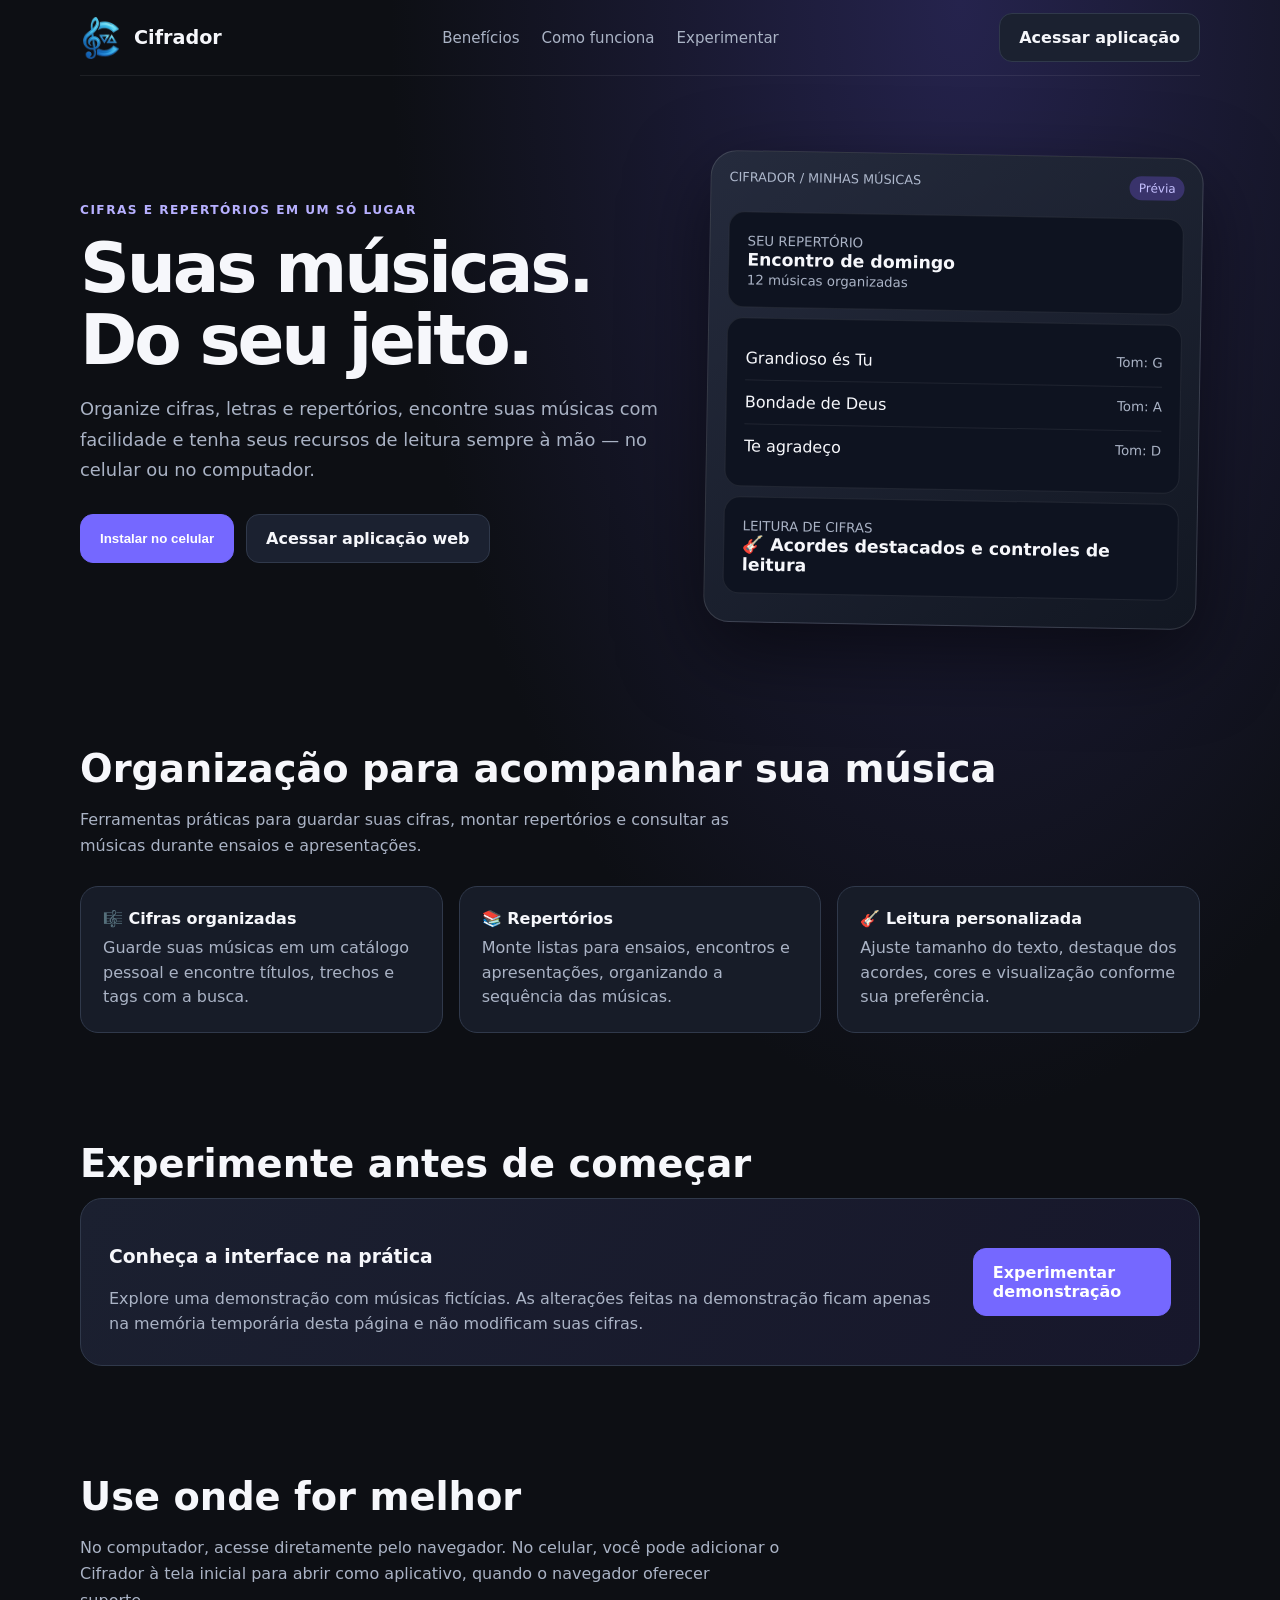
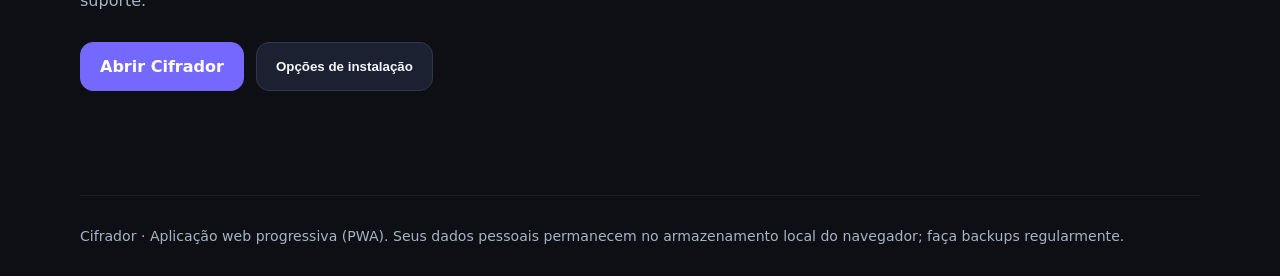
==== commit 8a7c6e06: "Add files via upload" ====
--- a/index.html
+++ b/index.html
@@ -1,563 +1,52 @@
 <!DOCTYPE html>
-<html lang="pt-BR"><head>
+<html lang="pt-BR">
+<head>
 <meta charset="UTF-8">
 <meta name="viewport" content="width=device-width, initial-scale=1, viewport-fit=cover">
 <meta name="theme-color" content="#0d0f14">
-<title>Cifrador</title>
-<meta http-equiv="Content-Security-Policy" content="default-src 'self'; script-src 'self' 'wasm-unsafe-eval'; style-src 'self' 'unsafe-inline'; img-src 'self' data: blob:; font-src 'self'; connect-src 'self' blob: data:; worker-src 'self' blob:; manifest-src 'self'; object-src 'none'; base-uri 'none'; form-action 'none'">
-<meta name="referrer" content="no-referrer">
+<meta name="description" content="Cifrador: organize cifras, letras e repertórios em um só lugar.">
 <link rel="manifest" href="manifest.json">
 <link rel="icon" href="icon-192.png">
 <link rel="apple-touch-icon" href="icon-192.png">
-<link rel="stylesheet" href="tailwind.css">
-<style id="appCss">
-  html { -webkit-text-size-adjust: 100%; }
-  body { font-family: system-ui, -apple-system, "Segoe UI", Roboto, sans-serif; }
-  .btn { min-height: 44px; min-width: 44px; padding: 0 12px; border-radius: 12px; font-weight: 600; display: inline-flex; align-items: center; justify-content: center; gap: 6px; background: #e4e7ee; color: #12151c; user-select: none; -webkit-tap-highlight-color: transparent; }
-  .btn:active { transform: scale(.97); }
-  .btn:disabled { opacity: .35; pointer-events: none; }
-  .dark .btn { background: #1c2130; color: #eef1f7; }
-  .btn-p { background: #4338ca !important; color: #fff !important; }
-  .btn-on { outline: 2px solid #4338ca; }
-  .fld { width: 100%; min-height: 48px; padding: 10px 14px; border-radius: 12px; border: 1px solid #c7ccd8; background: #fff; color: #12151c; }
-  .dark .fld { background: #141824; border-color: #2a3147; color: #eef1f7; }
-  .fld:focus-visible, .btn:focus-visible { outline: 2px solid #6366f1; outline-offset: 2px; }
-  :root { --lyrics-color: #111827; --chord-color: #0878c9; }
-  #song { color: var(--lyrics-color); white-space: pre-wrap; overflow-wrap: anywhere; max-width: 100%; overflow-x: hidden; font-family: ui-monospace, "SF Mono", Menlo, Consolas, monospace; line-height: 1.55; }
-  #song.two-columns { column-count: 2; column-gap: 2rem; column-rule: 1px solid #dbe2ee; }
-  .dark #song.two-columns { column-rule-color: #30394b; }
-  @media (max-width: 640px) { #song { font-size: clamp(14px, 3.8vw, 18px); padding-left: 12px; padding-right: 12px; } #song.two-columns { column-gap: 1rem; } }
-  .chord { font-weight: 700; color: var(--chord-color); }
-  .brand { color: #12599a; }
-  .dark .brand { color: #67c7ff; }
-  .editor-wrap { position: relative; }
-  #mText { position: relative; z-index: 1; background: transparent; color: transparent; -webkit-text-fill-color: transparent; caret-color: var(--lyrics-color); resize: vertical; line-height: 1.5; tab-size: 4; }
-  #mText::selection { background: rgba(99,102,241,.28); -webkit-text-fill-color: transparent; }
-  #mText::placeholder { color: #64748b; -webkit-text-fill-color: #64748b; opacity: 1; }
-  #mHighlight { position: absolute; z-index: 0; inset: 0; box-sizing: border-box; margin: 0; padding: 10px 14px; border: 1px solid transparent; pointer-events: none; overflow: hidden; white-space: pre-wrap; overflow-wrap: anywhere; font-family: ui-monospace, "SF Mono", Menlo, Consolas, monospace; font-size: .875rem; line-height: 1.5; color: var(--lyrics-color); }
-  #mHighlight .editor-chord-line { color: var(--chord-color); font-weight: 700; }
-  /* Transição suave para ocultar o cabeçalho */
-  #viewerHeader { transition: transform 0.3s ease, opacity 0.3s ease; }
-  .logo { height: 40px; width: auto; }
-  .dark .logo { filter: brightness(1.3); }
-  html { overflow-x: hidden; } body { overflow-x: clip; } #viewer { overflow-x: hidden; } /* "clip" não cria rolagem própria, então o topo da lista consegue ficar fixo */
-  .tg { font-size: 10px; font-weight: 400; opacity: .75; border: 1px solid currentColor; border-radius: 9px; padding: 0 6px; margin-left: 6px; vertical-align: middle; }
-  #viewer { touch-action: pan-y; }
-  .header-hidden #viewerHeader { transform: none !important; opacity: 1 !important; pointer-events: auto !important; position: sticky !important; }
-  .header-hidden #vRows { display: none; }
-  #colorPop { position: fixed; right: 12px; top: 96px; z-index: 45; padding: 10px 12px; border-radius: 14px; background: #fff; border: 1px solid #c7ccd8; box-shadow: 0 10px 25px rgba(0,0,0,.25); flex-direction: column; align-items: flex-start; }
-  .dark #colorPop { background: #141824; border-color: #2a3147; }
-  #colorPop:not(.hidden) { display: flex; }
-  /* barra do visualizador: botões do mesmo tamanho, em grade */
-  #viewerHeader > div { max-width: 560px; margin-left: auto; margin-right: auto; }
-  .vrow { display: grid; gap: 6px; align-items: stretch; }
-  .vrow .btn { min-height: 42px; min-width: 0; height: 42px; padding: 0 4px; font-size: 13px; border-radius: 12px; }
-  .vr1 { grid-template-columns: 42px 1fr 42px 42px 42px 42px; align-items: center; }
-  #ctlTr { display: contents; } #ctlTr.hidden { display: none; }
-  #trReset { flex-direction: column; gap: 0; line-height: 1.1; }
-  #colorPop { gap: 8px; font-size: .8rem; }
-  #colorPop.hidden { display: none !important; }
-  #colorPop input[type=color] { width: 38px; height: 34px; padding: 2px; border: 1px solid #c7ccd8; border-radius: 8px; background: transparent; }
-  #colorPop label { display: flex; align-items: center; } #colorPop label { width: 100%; justify-content: space-between; gap: 14px; }
-  .drag { touch-action: none; cursor: grab; } li.dragging, .dRep.dragging { opacity: .6; outline: 2px solid #4338ca; border-radius: 12px; } .dRep { touch-action: pan-y; } .dRep .repDrag { cursor: grab; touch-action: none; min-width: 32px; }
-  .hidden { display: none !important; }
-  .btn { min-height: 44px; border-radius: 12px; font-weight: 600; padding-left: 14px; padding-right: 14px; display: inline-flex; align-items: center; justify-content: center; gap: 6px; }
-  #listActions { display: grid; grid-template-columns: repeat(2, 1fr); gap: 8px; }
-  #listActions .btn, .mtools .btn { width: 100%; min-height: 46px; background: rgba(67,56,202,.08); border: 1px solid rgba(67,56,202,.35); }
-  #listActions .btn-p { background: #4338ca; color: #fff; border-color: #4338ca; }
-  #listActions #lstSave { grid-column: 1 / -1; }
-  #lstDel { color: #dc2626; border-color: rgba(220,38,38,.45) !important; }
-  .mtools .btn { font-size: 12.5px; padding-left: 6px; padding-right: 6px; white-space: nowrap; }
-  .hl { background: #fde047; color: #111; border-radius: 3px; padding: 0 1px; } #song b { font-weight: 800; } #song i { font-style: italic; }
-  #mFmt { display: flex; gap: 6px; } #mFmt .btn { flex: 1; min-height: 42px; }
-  /* menu lateral */
-  .drawer { position: fixed; top: 0; bottom: 0; left: 0; width: min(88vw, 320px); z-index: 56; overflow-y: auto; background: #fff; border-right: 1px solid #e2e8f0; box-shadow: 0 10px 30px rgba(0,0,0,.35); transform: translateX(-102%); visibility: hidden; transition: transform .2s ease, visibility 0s linear .2s; padding: 12px; padding-top: max(12px, env(safe-area-inset-top)); }
-  .dark .drawer { background: #141824; border-color: #2a3147; }
-  .drawer.open, body.dock-open .drawer { transform: none; visibility: visible; transition-delay: 0s; }
-  .dRep { display:flex; align-items:stretch; gap:4px; } .dRep .dName { min-width:0; flex:1; } .repDrag { touch-action:none; cursor:grab; } .dRep.dragging, .rowli.dragging { opacity:.55; outline:2px dashed #6366f1; }
-  .dItem { display: flex; align-items: center; gap: 8px; width: 100%; min-height: 44px; padding: 0 12px; border-radius: 12px; font-weight: 600; text-align: left; }
-  .dItem:hover, .dName:hover { background: rgba(67,56,202,.10); }
-  .dRep { position: relative; display: flex; align-items: center; gap: 2px; border-radius: 12px; } .dRep.on { background: rgba(67,56,202,.14); } .dMore { flex: none; width: 36px; height: 36px; border-radius: 10px; font-size: 22px; } .dMore:hover { background: rgba(67,56,202,.15); }
-  .dName { flex: 1; min-width: 0; display: flex; align-items: center; justify-content: space-between; gap: 6px; min-height: 42px; padding: 0 10px; border-radius: 12px; text-align: left; } .dName small { opacity: .6; }
-  .dIco { width: 34px; height: 36px; border-radius: 10px; font-size: 15px; flex: none; } .dIco:hover { background: rgba(67,56,202,.15); }
-  details.dSec > summary { list-style: none; cursor: pointer; } details.dSec > summary::-webkit-details-marker { display: none; }
-  @media (min-width: 1024px) { body.dock-open .drawer { z-index: 56; } #drawerBg { display: none !important; } }
-  /* ações de cada cifra: menu de três pontos em todas as telas */
-  .rowli { position: relative; }
-  .rowmore { display: inline-flex; align-items: center; justify-content: center; flex: 0 0 44px; min-width: 44px; padding-left: 0; padding-right: 0; font-size: 1.35rem; }
-  .rowacts { display: none; position: absolute; right: 0; top: calc(100% + 4px); z-index: 30; padding: 6px; gap: 6px; flex-wrap: wrap; max-width: min(320px, calc(100vw - 32px)); border-radius: 14px; background: #fff; border: 1px solid #c7ccd8; box-shadow: 0 10px 25px rgba(0,0,0,.25); }
-  .dark .rowacts { background: #141824; border-color: #2a3147; }
-  .rowli.open .rowacts { display: flex; }
-  .rowacts .btn { min-width: 40px; min-height: 40px; }
-  
-  /* janelinhas da barra de leitura */
-  .hpop { position: fixed; z-index: 45; display: flex; gap: 8px; padding: 8px; border-radius: 14px; background: #fff; border: 1px solid #c7ccd8; box-shadow: 0 10px 25px rgba(0,0,0,.25); }
-  .dark .hpop { background: #141824; border-color: #2a3147; }
-  .hpop .btn { min-width: 56px; height: 46px; font-size: 22px; }
-  .hpopg { display: grid; grid-template-columns: repeat(4, 64px); gap: 8px; }
-  .hpopg .btn { flex-direction: column; height: 62px; min-width: 0; font-size: 20px; gap: 2px; padding: 0; }
-  .hpopg .btn::after { content: attr(data-l); font-size: 10px; font-weight: 600; opacity: .75; line-height: 1; white-space: nowrap; }
-  .pbtn { flex-direction: column; gap: 2px; line-height: 1.05; min-width: 54px; min-height: 48px; } .pbtn .plbl { font-size: 11px; opacity: .8; font-weight: 600; } .pbtn b { font-size: 17px; }
-  @media (max-width: 640px) { #vRows .vr3 { display:flex !important; flex-wrap:nowrap; justify-content:stretch !important; align-items:stretch; gap:4px !important; } #vRows .vr3 > button, #ctlTr > button { flex:1 1 0; min-width:0; min-height:52px; font-size:12px; padding:0 2px; } #vRows .vr3 #fBtn { flex:1.15 1 0; } #vRows .vr3 #vOpts { flex:1.3 1 0; } #vRows .vr3 #scrollPlay { flex:.8 1 0; font-size:16px; } .dRep .repDrag, #list .drag { min-width:44px; min-height:48px; font-size:19px; touch-action:none; } }
-  @media (max-width: 360px) { #vRows .vr3 > button, #ctlTr > button { font-size:11px; } .pbtn .plbl { font-size:10px; } .pbtn b { font-size:15px; } }
-  @media (max-width: 340px) { #vRows .vr3 > button, #ctlTr > button { font-size:10px; } .pbtn .plbl { font-size:9px; } #vRows .vr3 #vOpts { gap:3px; } }
-  .vr3 { grid-template-columns: repeat(6, minmax(0, 1fr)) minmax(0, 1.7fr) !important; }
-  .vrow .btn { font-size: 12px; white-space: nowrap; padding-left: 2px; padding-right: 2px; }
-  .chev { margin-left: auto; transition: transform .2s; } details.dSec:not([open]) .chev { transform: rotate(-90deg); }
-  .dActs { display: none; position: absolute; right: 4px; top: 40px; z-index: 35; justify-content: space-around; gap: 2px; padding: 5px; border-radius: 12px; background: #fff; border: 1px solid #c7ccd8; box-shadow: 0 8px 20px rgba(0,0,0,.22); } .dark .dActs { background: #141824; border-color: #2a3147; } .dRep.menu-open .dActs { display: flex; }
-  #toTop, #vTop { position: fixed; right: 16px; bottom: 24px; z-index: 30; width: 48px; min-width: 48px; height: 48px; padding: 0; border-radius: 50%; box-shadow: 0 8px 20px rgba(0,0,0,.3); font-size: 20px; }
-  #vTop { bottom: 100px; z-index: 25; }
-  .mtools{display:grid!important;grid-template-columns:repeat(8,minmax(0,1fr));flex-wrap:nowrap;align-items:center;gap:4px;width:100%;overflow:visible}
-  .edit-icon-btn{width:100%;height:42px;min-width:0!important;padding:0!important;display:inline-flex;align-items:center;justify-content:center;font-size:1.05rem;flex:initial;border-radius:10px}
-  @media (max-width: 380px) { .mtools{gap:2px} .edit-icon-btn{height:38px;font-size:.95rem;border-radius:8px} }
-
-  /* --- utilitários que faltavam no tailwind.css (ajuste) --- */
-  .\!min-h-\[34px\]{min-height:34px!important}.\!px-2{padding-left:.5rem!important;padding-right:.5rem!important}.\!text-sm{font-size:.875rem!important;line-height:1.25rem!important}
-  .bg-black\/50{background-color:rgb(0 0 0/.5)}.bg-black\/65{background-color:rgb(0 0 0/.65)}
-  .bg-indigo-600{background-color:#4f46e5}.bg-red-50{background-color:#fef2f2}.bg-red-100{background-color:#fee2e2}
-  .border-current{border-color:currentColor}.border-indigo-700{border-color:#4338ca}.border-red-200{border-color:#fecaca}.border-red-300{border-color:#fca5a5}.border-slate-500\/30{border-color:rgb(100 116 139/.3)}
-  .border-l-2{border-left-width:2px}.break-words{overflow-wrap:break-word}.cursor-pointer{cursor:pointer}.gap-3{gap:.75rem}.h-10{height:2.5rem}.w-10{width:2.5rem}
-  .hover\:bg-black\/10:hover{background-color:rgb(0 0 0/.1)}.hover\:bg-red-100:hover{background-color:#fee2e2}
-  .items-start{align-items:flex-start}.leading-relaxed{line-height:1.625}.max-h-\[88vh\]{max-height:88vh}.min-w-12{min-width:3rem}.mt-1{margin-top:.25rem}
-  .overflow-hidden{overflow:hidden}.p-3{padding:.75rem}.pl-10{padding-left:2.5rem}.rounded-full{border-radius:9999px}.rounded-lg{border-radius:.5rem}
-  .shadow-2xl{box-shadow:0 25px 50px -12px rgb(0 0 0/.25)}.shadow-md{box-shadow:0 4px 6px -1px rgb(0 0 0/.1),0 2px 4px -2px rgb(0 0 0/.1)}
-  .space-y-1>:not([hidden])~:not([hidden]){margin-top:.25rem}
-  .text-red-700{color:#b91c1c}.text-red-800{color:#991b1b}.text-red-900{color:#7f1d1d}.text-right{text-align:right}.text-xl{font-size:1.25rem;line-height:1.75rem}
-  .underline-offset-4{text-underline-offset:4px}.whitespace-pre-wrap{white-space:pre-wrap}.z-\[55\]{z-index:55}.z-\[90\]{z-index:90}
-  @media (min-width:640px){.sm\:p-5{padding:1.25rem}.sm\:p-6{padding:1.5rem}.sm\:pl-11{padding-left:2.75rem}}
-  #splitList [data-s] { content-visibility: auto; contain-intrinsic-size: auto 34px; } /* só desenha as linhas visíveis: listas grandes ficam rápidas */
-  /* --- Ajuda --- */
-  .hlp-panel { display: flex; flex-direction: column; max-height: 92vh; max-height: 92dvh; min-height: 0; overflow: hidden; }
-  .hlp-head { display: flex; align-items: center; justify-content: space-between; gap: 8px; padding: 12px 16px; border-bottom: 1px solid rgba(100,116,139,.3); flex: 0 0 auto; }
-  .hlp-body { overflow-y: auto; -webkit-overflow-scrolling: touch; padding: 12px 16px 24px; flex: 1 1 auto; min-height: 0; font-size: .95rem; line-height: 1.5; }
-  .hlp-body > p.intro { margin: 0 0 12px; opacity: .8; }
-  .hlp-body details { border: 1px solid rgba(100,116,139,.3); border-radius: 12px; margin-bottom: 8px; background: rgba(100,116,139,.06); }
-  .hlp-body summary { display: flex; align-items: center; gap: 8px; min-height: 48px; padding: 0 12px; font-weight: 700; cursor: pointer; list-style: none; }
-  .hlp-body summary::-webkit-details-marker { display: none; }
-  .hlp-body summary::after { content: ""; width: 16px; height: 16px; flex: none; margin-left: auto; background: currentColor; opacity: .7; transition: transform .2s; -webkit-mask: url("data:image/svg+xml,%3Csvg xmlns='http://www.w3.org/2000/svg' viewBox='0 0 24 24' fill='none' stroke='black' stroke-width='3' stroke-linecap='round' stroke-linejoin='round'%3E%3Cpath d='M5 9l7 7 7-7'/%3E%3C/svg%3E") center/contain no-repeat; mask: url("data:image/svg+xml,%3Csvg xmlns='http://www.w3.org/2000/svg' viewBox='0 0 24 24' fill='none' stroke='black' stroke-width='3' stroke-linecap='round' stroke-linejoin='round'%3E%3Cpath d='M5 9l7 7 7-7'/%3E%3C/svg%3E") center/contain no-repeat; }
-  .hlp-body details:not([open]) summary::after { transform: rotate(-90deg); }
-  .hlp-body .hb { padding: 0 14px 12px; }
-  .hlp-body .hb p { margin: 0 0 8px; }
-  .hlp-body ul, .hlp-body ol { margin: 0 0 8px; padding-left: 1.3rem; }
-  .hlp-body ul { list-style: disc; } .hlp-body ol { list-style: decimal; }
-  .hlp-body li { margin: 3px 0; }
-  .hlp-body kbd { font: inherit; font-size: .88em; font-weight: 600; padding: 1px 7px; border-radius: 7px; border: 1px solid rgba(100,116,139,.55); background: rgba(100,116,139,.12); white-space: nowrap; }
-  .hlp-body .tip { margin: 8px 0 0; padding: 8px 10px; border-radius: 10px; background: rgba(67,56,202,.10); border-left: 3px solid #4338ca; }
-  .hlp-body .warn { margin: 8px 0 0; padding: 8px 10px; border-radius: 10px; background: rgba(220,38,38,.10); border-left: 3px solid #dc2626; }
-  /* --- cabeçalho do repertório (nome sem função + menu ⋯) --- */
-  #chips .repHead { flex: 1; min-width: 0; padding: 4px 4px 4px 12px; justify-content: space-between; border: 1px solid rgba(100,116,139,.45); background: rgba(67,56,202,.10); }
-  #chips .repTitle { font-weight: 700; overflow: hidden; text-overflow: ellipsis; white-space: nowrap; cursor: default; user-select: none; }
-  #chips .repTitle small { font-weight: 400; opacity: .7; }
-  #chips .repHead .dActs { top: calc(100% + 4px); }
-  /* --- barra de baixo da cifra: só ícones --- */
-  #navBar .navico { font-size: 20px; min-height: 48px; padding: 0 4px; }
-  /* --- teclas e pedal --- */
-  .keyrow { display: flex; flex-wrap: wrap; align-items: center; gap: 8px; padding: 10px 0; border-bottom: 1px solid rgba(100,116,139,.25); }
-  .keyname { flex: 1 1 170px; font-weight: 700; }
-  .keychips { display: flex; flex-wrap: wrap; gap: 6px; align-items: center; }
-  .kchip { display: inline-flex; align-items: center; gap: 2px; border: 1px solid rgba(100,116,139,.55); border-radius: 8px; padding: 0 2px 0 8px; background: rgba(100,116,139,.12); font-weight: 600; min-height: 34px; }
-  .kchip button { min-width: 30px; min-height: 32px; border-radius: 6px; font-size: 15px; opacity: .75; }
-  .keyadd { min-height: 36px !important; padding: 0 10px !important; }
-  .keyopt { display: flex; gap: 10px; align-items: flex-start; padding: 12px 0; cursor: pointer; }
-  .keyopt input { width: 22px; height: 22px; margin-top: 2px; flex: none; }
-  .keywait { margin: 0 0 8px; padding: 8px 10px; border-radius: 10px; background: rgba(217,119,6,.15); border-left: 3px solid #d97706; font-weight: 600; }
-  /* --- botão de tela cheia --- */
-  #vFull svg { display: block; margin: 0 auto; } #vFull .ico-exit { display: none; }
-  #vFull[aria-pressed="true"] .ico-enter { display: none; } #vFull[aria-pressed="true"] .ico-exit { display: block; }
-  #vFull[aria-pressed="true"] { background: #4338ca; color: #fff; border-color: #4338ca; }
-  /* --- ícones de seta iguais em todo o app --- */
-  .ch { display: block; margin: 0 auto; flex: none; } kbd .ch, .keyname .ch { display: inline-block; vertical-align: -3px; margin: 0; } .chev .ch { display: block; }
-  /* --- tela cheia: só a cifra, a navegação e o botão de sair --- */
-  #navFsExit { display: none; background: #4338ca; color: #fff; border-color: #4338ca; flex: 0 0 auto; min-width: 52px; margin-right: 6px; }
-  .is-fs #navFsExit { display: inline-flex; align-items: center; justify-content: center; }
-  .is-fs #viewerHeader, .is-fs #toTop, .is-fs #vTop, .is-fs #navInfo { display: none !important; }
-  .is-fs #song, .is-fs #songImg { padding-top: max(1rem, env(safe-area-inset-top)); }
-  /* --- andamento da importação --- */
-  #importProgress { position: fixed; left: 50%; bottom: max(1rem, env(safe-area-inset-bottom)); transform: translateX(-50%); z-index: 100; width: min(92vw, 460px); background: #111827; color: #fff; border-radius: 16px; padding: 14px; box-shadow: 0 10px 32px rgba(0,0,0,.45); font-size: 14px; }
-  #importProgress .ip-head { display: flex; justify-content: space-between; gap: 8px; align-items: baseline; margin-bottom: 8px; font-size: 15px; } #importProgress .ip-head span { opacity: .75; font-size: 13px; white-space: nowrap; }
-  #importProgress .ip-all { height: 6px; border-radius: 99px; background: rgba(255,255,255,.18); overflow: hidden; margin-bottom: 10px; } #importProgress .ip-all i { display: block; height: 100%; width: 0; background: #818cf8; transition: width .25s; }
-  #importProgress .ip-list { list-style: none; margin: 0 0 10px; padding: 0; max-height: 34vh; overflow-y: auto; }
-  #importProgress .ip-row { display: grid; grid-template-columns: 22px 1fr auto; column-gap: 8px; align-items: center; padding: 6px 0; }
-  #importProgress .ip-ic::before { content: "○"; opacity: .6; } #importProgress .ip-row[data-st="run"] .ip-ic::before { content: "●"; color: #a5b4fc; opacity: 1; } #importProgress .ip-row[data-st="done"] .ip-ic::before { content: "✓"; color: #4ade80; opacity: 1; font-weight: 800; } #importProgress .ip-row[data-st="error"] .ip-ic::before { content: "!"; color: #fbbf24; opacity: 1; font-weight: 800; }
-  #importProgress .ip-name { overflow: hidden; text-overflow: ellipsis; white-space: nowrap; } #importProgress .ip-st { font-size: 12.5px; opacity: .8; white-space: nowrap; }
-  #importProgress .ip-bar { grid-column: 2 / 4; height: 4px; border-radius: 99px; background: rgba(255,255,255,.14); overflow: hidden; margin-top: 4px; display: none; } #importProgress .ip-row[data-st="run"] .ip-bar { display: block; } #importProgress .ip-bar i { display: block; height: 100%; width: 0; background: #a5b4fc; transition: width .25s; }
-  #importProgress .ip-row.ip-ind .ip-bar i { width: 35%; animation: ipslide 1.1s ease-in-out infinite alternate; } @keyframes ipslide { from { margin-left: 0; } to { margin-left: 65%; } }
-  #importProgress .ip-cancel { width: 100%; min-height: 42px; border: 1px solid rgba(255,255,255,.45); border-radius: 10px; font-weight: 700; color: #fff; background: transparent; }
+<title>Cifrador — suas músicas organizadas</title>
+<style>
+:root{color-scheme:dark;--bg:#0d0f14;--panel:#171c28;--muted:#aab3c5;--line:#30394b;--accent:#7568ff;--white:#f6f7fb}
+*{box-sizing:border-box}body{margin:0;background:radial-gradient(ellipse at 75% 0%,#25234d 0,transparent 42%),var(--bg);color:var(--white);font:16px system-ui,-apple-system,"Segoe UI",sans-serif}
+a{color:inherit;text-decoration:none}.wrap{width:min(1120px,92%);margin:auto}.nav{height:76px;display:flex;align-items:center;justify-content:space-between;border-bottom:1px solid #ffffff12}.brand{display:flex;align-items:center;gap:12px;font-weight:800;font-size:1.2rem}.brand img{width:42px;height:42px;object-fit:contain}.navlinks{display:flex;gap:22px;color:var(--muted);font-size:.94rem}.hero{display:grid;grid-template-columns:1.08fr .92fr;gap:48px;align-items:center;padding:78px 0 66px}.eyebrow{color:#b7b0ff;font-weight:700;letter-spacing:.12em;text-transform:uppercase;font-size:.76rem}.hero h1{font-size:clamp(2.4rem,5.4vw,4.5rem);line-height:1.04;letter-spacing:-.045em;margin:16px 0}.hero p{color:var(--muted);font-size:1.12rem;line-height:1.7;max-width:610px}.actions{display:flex;flex-wrap:wrap;gap:12px;margin-top:28px}.btn{border:1px solid var(--line);border-radius:13px;padding:14px 19px;display:inline-flex;align-items:center;justify-content:center;font-weight:750;cursor:pointer;background:#1b2130;color:var(--white)}.primary{background:var(--accent);border-color:var(--accent);color:white}.btn:hover{filter:brightness(1.12)}.mock{background:linear-gradient(145deg,#252b3d,#121722);border:1px solid #ffffff20;border-radius:26px;padding:18px;box-shadow:0 28px 80px #0008;transform:rotate(1deg)}.mocktop{display:flex;justify-content:space-between;color:#aeb8cc;font-size:.8rem;margin-bottom:18px}.mockcard{background:#0e1320;border:1px solid #ffffff14;border-radius:16px;padding:18px;margin:10px 0}.mockcard strong{display:block;font-size:1.08rem}.mockcard small{color:var(--muted)}.song{display:flex;justify-content:space-between;padding:12px 0;border-bottom:1px solid #ffffff12}.song:last-child{border:0}.pill{font-size:.75rem;color:#c5c0ff;background:#39336b;padding:5px 9px;border-radius:20px}.section{padding:54px 0}.section h2{font-size:clamp(1.7rem,3vw,2.4rem);margin:0 0 12px}.sub{color:var(--muted);line-height:1.65;max-width:700px}.grid{display:grid;grid-template-columns:repeat(3,1fr);gap:16px;margin-top:26px}.feature{background:var(--panel);border:1px solid var(--line);border-radius:18px;padding:22px}.feature b{display:block;margin-bottom:8px}.feature p{color:var(--muted);line-height:1.55;margin:0}.demo{background:linear-gradient(120deg,#1b2030,#17172b);border:1px solid var(--line);border-radius:22px;padding:28px;display:flex;align-items:center;justify-content:space-between;gap:24px}.demo p{color:var(--muted);line-height:1.6;margin-bottom:0}.foot{padding:32px 0;color:var(--muted);border-top:1px solid #ffffff12;margin-top:50px;font-size:.88rem}.hidden{display:none!important}.modalbg{position:fixed;inset:0;background:#000a;display:grid;place-items:center;padding:20px;z-index:10}.modal{width:min(460px,100%);background:#171c28;border:1px solid var(--line);border-radius:20px;padding:24px}.modal h3{margin-top:0}.modal li{margin:9px 0;color:var(--muted)}@media(max-width:760px){.hero{grid-template-columns:1fr;padding:52px 0}.mock{max-width:520px}.grid{grid-template-columns:1fr}.navlinks{display:none}.demo{align-items:flex-start;flex-direction:column}.hero h1{font-size:2.8rem}}
 </style>
 </head>
-<body class="bg-slate-100 text-slate-900 dark:bg-[#0d0f14] dark:text-slate-100 min-h-screen">
-
-<!-- LISTA -->
-<div id="listView" class="max-w-3xl mx-auto">
-  <div id="topBar" class="sticky top-0 z-20 bg-slate-100/95 dark:bg-[#0d0f14]/95 backdrop-blur px-4 pt-4 pb-2" style="padding-top:max(1rem,env(safe-area-inset-top))">
-    <div class="flex items-center justify-between gap-2">
-      <div class="flex items-center gap-2">
-        <button id="btnMenu" class="btn" aria-label="Abrir ou fechar o menu" aria-expanded="false" aria-controls="drawer">☰</button>
-        <img src="logo.png" alt="" class="logo" width="34" height="40"><h1 class="text-2xl font-bold tracking-tight brand">cifrador</h1>
-      </div>
-      <button id="btnTheme" class="btn" aria-label="Alternar modo escuro">🌙</button>
-    </div>
-</div>
-<header class="px-4 pb-3 space-y-3">
-
-    <input id="search" type="search" class="fld" placeholder="Buscar por título, letra ou #tag…" autocomplete="off">
-    <div class="hidden" id="legacy"><div class="flex flex-wrap gap-2">
-      <button id="btnAdd" class="btn btn-p">＋ Adicionar / Importar</button>
-      <button id="btnCreateRep" class="btn">＋ Criar Repertório</button>
-      <button id="btnData" class="btn">💾 Meus dados</button>
-      <button id="btnTags" class="btn">🏷 Tags</button>
-    </div><div id="listActions" class="hidden flex flex-wrap gap-2">
-      <button id="lstAddSongs" class="btn btn-p">＋ Adicionar músicas</button>
-      
-      <button id="lstShare" class="btn !min-h-[40px]">🔗 Enviar Repertório</button>
-      
-      <button id="lstSave" class="btn !min-h-[40px] hidden">⬇ Salvar no meu catálogo</button>
-      <button id="lstRen" class="btn !min-h-[40px]">✎ Renomear Repertório</button>
-      <button id="lstDel" class="btn !min-h-[40px]">🗑 Excluir Repertório</button>
-    </div></div>
-    <input id="file" type="file" class="hidden" multiple="" accept="image/*,.png,.jpg,.jpeg,.webp,.pdf,.odt,.docx,.txt,.json,.html,.htm,.cho,.md,application/pdf,text/plain,application/json,text/html">
-    <div class="flex items-center gap-2"><div id="chips" class="flex gap-2 pb-1 flex-1"></div></div>
-    <div id="count" class="text-sm opacity-70"></div>
-  </header>
-  <ul id="list" class="px-4 pb-24 space-y-2"></ul>
-</div>
-
-<div id="drawerBg" class="hidden fixed inset-0 z-[55] bg-black/50"></div>
-<aside id="drawer" class="drawer" aria-label="Menu" aria-hidden="true">
-  <div class="flex items-center justify-between pb-2"><b class="text-lg">Menu</b><button id="drawerClose" class="btn" aria-label="Fechar menu">✕</button></div>
-  <nav class="space-y-1">
-    <button id="dHome" class="dItem">🏠 Página inicial</button>
-    <details id="dRepSec" class="dSec" open>
-      <summary class="dItem">🎼 Repertórios <span class="chev" aria-hidden="true"><svg class="ch" width="16" height="16" viewBox="0 0 24 24" fill="none" stroke="currentColor" stroke-width="3" stroke-linecap="round" stroke-linejoin="round" aria-hidden="true"><path d="M5 9l7 7 7-7"/></svg></span><button id="dNewRep" type="button" class="btn !min-h-[34px] !min-w-[38px] !px-2 ml-2 bg-indigo-600 text-white border-indigo-700 shadow-md font-bold text-xl" aria-label="Criar repertório" title="Criar repertório">＋</button></summary>
-      <div id="dReps" class="pl-10 sm:pl-11 space-y-1 border-l-2 border-slate-500/30 ml-2"></div>
-      
-    </details>
-    <button id="dTags" class="dItem">🏷 Tags</button>
-    <details id="dDataSec" class="dSec">
-      <summary class="dItem">💾 Meus Dados <span class="chev" aria-hidden="true"><svg class="ch" width="16" height="16" viewBox="0 0 24 24" fill="none" stroke="currentColor" stroke-width="3" stroke-linecap="round" stroke-linejoin="round" aria-hidden="true"><path d="M5 9l7 7 7-7"/></svg></span></summary>
-      <div class="pl-10 sm:pl-11 space-y-1 border-l-2 border-slate-500/30 ml-2">
-        <button id="dMenuAddSong" type="button" class="dItem !min-h-[40px] !text-sm">＋ Adicionar Cifra</button>
-        <button id="dMenuBackup" type="button" class="dItem !min-h-[40px] !text-sm">💾 Fazer Backup Cifra</button>
-        <button id="dMenuUpload" type="button" class="dItem !min-h-[40px] !text-sm">📂 Subir Backup Cifra</button>
-        <button id="dMenuDeleteAll" type="button" class="dItem !min-h-[40px] !text-sm" style="color:#dc2626">🗑 Excluir todas as Cifras</button>
-      </div>
-    </details>
-    <button id="dKeys" type="button" class="dItem">⌨️ Teclas e pedal</button>
-    <button id="dHelp" type="button" class="dItem">❓ Ajuda</button>
-  </nav>
-</aside>
-<button id="toTop" class="hidden btn btn-p" aria-label="Voltar ao topo" title="Voltar ao topo">↑</button>
-
-<!-- VISUALIZADOR -->
-<div id="viewer" class="hidden fixed inset-0 z-30 overflow-y-auto bg-slate-50 dark:bg-[#0d0f14]">
-  <div id="viewerHeader" class="sticky top-0 z-10 bg-slate-50/95 dark:bg-[#0d0f14]/95 backdrop-blur border-b border-slate-200 dark:border-slate-800 px-3 py-2 space-y-2 shadow-sm" style="padding-top:max(.5rem,env(safe-area-inset-top))">
-    <div class="vrow vr1">
-      <button id="vBack" class="btn" aria-label="Voltar">←</button>
-      <h2 id="vTitle" class="text-base font-bold truncate px-1"></h2>
-      <button id="vTheme" class="btn" aria-label="Alternar tema">🌙</button>
-      <button id="vWake" class="btn" title="Manter tela ligada" aria-label="Manter tela ligada">💡</button>
-      <button id="vToggleHeader" class="btn" title="Ocultar/Exibir menu" aria-label="Ocultar menu">👁️</button>
-      <button id="vFull" class="btn" title="Tela cheia" aria-label="Tela cheia" aria-pressed="false"><svg class="ico-enter" width="20" height="20" viewBox="0 0 24 24" fill="none" stroke="currentColor" stroke-width="2.4" stroke-linecap="round" stroke-linejoin="round" aria-hidden="true"><path d="M4 9V4h5M20 9V4h-5M4 15v5h5M20 15v5h-5"/></svg><svg class="ico-exit" width="20" height="20" viewBox="0 0 24 24" fill="none" stroke="currentColor" stroke-width="2.4" stroke-linecap="round" stroke-linejoin="round" aria-hidden="true"><path d="M9 4v5H4M15 4v5h5M9 20v-5H4M15 20v-5h5"/></svg></button>
-    </div>
-    <div id="vRows" class="space-y-2">
-      <div class="vrow vr3">
-        <div id="ctlTr"><button id="trBtn" class="btn pbtn" aria-label="Tom" title="Tom"><span class="plbl">Tom</span><b id="keyLbl">—</b></button></div>
-        <button id="fBtn" class="btn pbtn" aria-label="Tamanho do texto" title="Tamanho do texto"><span class="plbl">Tamanho</span><b id="fontLbl">16</b></button>
-        <button id="vChords" class="btn btn-on">Letra/Cifra</button>
-        <button id="vColumns" class="btn" aria-pressed="false">Coluna</button>
-        <button id="scrollPlay" class="btn btn-p" aria-label="Rolar automaticamente" title="Rolar automaticamente">▶</button>
-        <button id="vOpts" class="btn" aria-label="Mais opções" title="Mais opções">＋ Opções</button>
-      </div>
-      <div id="vNote" class="hidden flex items-center gap-2 text-xs pb-1"><span id="vNoteTxt"></span><button id="vRestore" class="underline font-semibold">Restaurar original</button></div>
-    </div>
+<body>
+<header class="wrap nav">
+ <a class="brand" href="./"><img src="logo.png" alt=""><span>Cifrador</span></a>
+ <nav class="navlinks"><a href="#beneficios">Benefícios</a><a href="#como-funciona">Como funciona</a><a href="demo/">Experimentar</a></nav>
+ <a class="btn" href="app/">Acessar aplicação</a>
+</header>
+<main class="wrap">
+ <section class="hero">
+  <div><div class="eyebrow">Cifras e repertórios em um só lugar</div>
+   <h1>Suas músicas.<br>Do seu jeito.</h1>
+   <p>Organize cifras, letras e repertórios, encontre suas músicas com facilidade e tenha seus recursos de leitura sempre à mão — no celular ou no computador.</p>
+   <div class="actions"><button class="btn primary" id="installBtn">Instalar no celular</button><a class="btn" href="app/">Acessar aplicação web</a></div>
+   <p id="installStatus" aria-live="polite" style="font-size:.9rem"></p>
   </div>
-  <div id="popTone" class="hpop hidden" aria-label="Alterar tom"><button id="trDown" class="btn" aria-label="Descer um semitom">−</button><button id="trUp" class="btn" aria-label="Subir um semitom">+</button></div>
-  <div id="popFont" class="hpop hidden" aria-label="Alterar tamanho do texto"><button id="fDown" class="btn" aria-label="Diminuir o texto">−</button><button id="fUp" class="btn" aria-label="Aumentar o texto">+</button></div>
-  <div id="popOpts" class="hpop hpopg hidden" aria-label="Mais opções">
-    <button id="vColors" class="btn" data-l="Cores" aria-label="Cores" title="Cores">🎨</button>
-    <button id="vTag" class="btn" data-l="Tags" aria-label="Tags" title="Tags">🏷</button>
-    <button id="vEdit" class="btn" data-l="Editar" aria-label="Editar" title="Editar">✎</button>
-    <button id="vCopy" class="btn" data-l="Copiar" aria-label="Copiar ou duplicar" title="Copiar / Duplicar">📋</button>
-    <button id="vPdf" class="btn" data-l="PDF" aria-label="Exportar PDF" title="Exportar PDF">📄</button>
-    <button id="vFav" class="btn" data-l="Repertório" aria-label="Adicionar a um repertório" title="Repertório">☆</button>
-    <button id="trReset" class="btn" data-l="Original" aria-label="Voltar ao tom original" title="Tom original">↺</button>
-    <button id="vDel" class="btn" data-l="Excluir" aria-label="Excluir" title="Excluir">🗑</button>
+  <div class="mock" aria-label="Prévia ilustrativa da aplicação">
+   <div class="mocktop"><span> CIFRADOR / MINHAS MÚSICAS</span><span class="pill">Prévia</span></div>
+   <div class="mockcard"><small>SEU REPERTÓRIO</small><strong>Encontro de domingo</strong><small>12 músicas organizadas</small></div>
+   <div class="mockcard"><div class="song"><span>Grandioso és Tu</span><small>Tom: G</small></div><div class="song"><span>Bondade de Deus</span><small>Tom: A</small></div><div class="song"><span>Te agradeço</span><small>Tom: D</small></div></div>
+   <div class="mockcard"><small>LEITURA DE CIFRAS</small><strong>🎸 Acordes destacados e controles de leitura</strong></div>
   </div>
-  <div id="colorPop" class="hidden" aria-label="Cores da cifra">
-    <label for="lyricsColor">Cor da letra <input id="lyricsColor" type="color" value="#111827" aria-label="Escolher cor da letra"></label>
-    <label for="chordColor">Cor das cifras <input id="chordColor" type="color" value="#0878c9" aria-label="Escolher cor das cifras"></label>
+ </section>
+ <section class="section" id="beneficios"><h2>Organização para acompanhar sua música</h2><p class="sub">Ferramentas práticas para guardar suas cifras, montar repertórios e consultar as músicas durante ensaios e apresentações.</p>
+  <div class="grid">
+   <article class="feature"><b>🎼 Cifras organizadas</b><p>Guarde suas músicas em um catálogo pessoal e encontre títulos, trechos e tags com a busca.</p></article>
+   <article class="feature"><b>📚 Repertórios</b><p>Monte listas para ensaios, encontros e apresentações, organizando a sequência das músicas.</p></article>
+   <article class="feature"><b>🎸 Leitura personalizada</b><p>Ajuste tamanho do texto, destaque dos acordes, cores e visualização conforme sua preferência.</p></article>
   </div>
-  
-
-  <button id="vTop" class="hidden btn btn-p" aria-label="Voltar ao topo da cifra" title="Voltar ao topo">↑</button>
-  <pre id="song" class="px-4 pt-4 m-0"></pre>
-  <img id="songImg" class="hidden mx-auto max-w-full h-auto px-2 pt-4" alt="Cifra">
-  <div class="h-[40vh]"></div>
-  <div id="navBar" class="fixed bottom-0 inset-x-0 z-20 bg-slate-50/95 dark:bg-[#0d0f14]/95 backdrop-blur border-t border-slate-200 dark:border-slate-800 px-3 pt-2 flex items-center gap-2 flex-wrap" style="padding-bottom:max(.5rem,env(safe-area-inset-bottom))">
-    <div id="scrollControls" class="hidden flex items-center gap-1 w-full justify-center pb-1">
-      <button id="scrollSlower" class="btn" aria-label="Diminuir velocidade">−</button><span id="scrollSpeed" class="text-xs min-w-12 text-center">1x</span><button id="scrollFaster" class="btn" aria-label="Aumentar velocidade">＋</button>
-    </div>
-    <button id="navFsExit" class="btn navico" aria-label="Sair da tela cheia" title="Sair da tela cheia"><svg class="ch" width="22" height="22" viewBox="0 0 24 24" fill="none" stroke="currentColor" stroke-width="2.6" stroke-linecap="round" stroke-linejoin="round" aria-hidden="true"><path d="M9 4v5H4M15 4v5h5M9 20v-5H4M15 20v-5h5"/></svg></button>
-    <button id="navPrev" class="btn flex-1 navico" aria-label="Cifra anterior" title="Cifra anterior"><svg class="ch" width="24" height="24" viewBox="0 0 24 24" fill="none" stroke="currentColor" stroke-width="3" stroke-linecap="round" stroke-linejoin="round" aria-hidden="true"><path d="M15 5l-7 7 7 7"/></svg></button>
-    <button id="pgPrev" class="btn flex-1 navico" aria-label="Página anterior" title="Página anterior"><svg class="ch" width="24" height="24" viewBox="0 0 24 24" fill="none" stroke="currentColor" stroke-width="3" stroke-linecap="round" stroke-linejoin="round" aria-hidden="true"><path d="M5 15l7-7 7 7"/></svg></button>
-    <div id="navInfo" class="text-xs opacity-70 text-center max-w-[30%] truncate"></div>
-    <button id="pgNext" class="btn flex-1 navico" aria-label="Próxima página" title="Próxima página"><svg class="ch" width="24" height="24" viewBox="0 0 24 24" fill="none" stroke="currentColor" stroke-width="3" stroke-linecap="round" stroke-linejoin="round" aria-hidden="true"><path d="M5 9l7 7 7-7"/></svg></button>
-    <button id="navNext" class="btn flex-1 navico" aria-label="Próxima cifra" title="Próxima cifra"><svg class="ch" width="24" height="24" viewBox="0 0 24 24" fill="none" stroke="currentColor" stroke-width="3" stroke-linecap="round" stroke-linejoin="round" aria-hidden="true"><path d="M9 5l7 7-7 7"/></svg></button>
-  </div>
-</div>
-
-<!-- MODAL ADICIONAR / EDITAR -->
-<div id="modal" class="hidden fixed inset-0 z-40 bg-black/60 flex items-end sm:items-center justify-center sm:p-4">
-  <div class="bg-white dark:bg-[#141824] w-full sm:max-w-2xl max-h-[94vh] overflow-y-auto rounded-t-2xl sm:rounded-2xl p-4 space-y-3">
-    <h3 id="mHead" class="text-lg font-bold">Adicionar / Importar</h3>
-    <div class="flex flex-wrap gap-2"><button id="mChooseFile" class="btn">Escolher arquivo(s)</button></div>
-    <input id="mTitle" class="fld" placeholder="Título da música" autocomplete="off">
-    <div class="editor-wrap">
-      <pre id="mHighlight" aria-hidden="true"></pre>
-      <textarea id="mText" rows="14" class="fld font-mono text-sm" style="white-space:pre-wrap;overflow:auto" placeholder="Digite ou cole a letra e os acordes aqui…" spellcheck="false"></textarea>
-    </div>
-    <div class="flex flex-wrap gap-2 mtools"><button id="mMarkChord" class="btn edit-icon-btn" title="Marcar seleção como cifra" aria-label="Marcar seleção como cifra">🎸</button><button id="mMarkLyric" class="btn edit-icon-btn" title="Marcar seleção como letra" aria-label="Marcar seleção como letra">✍️</button><button id="mMulti" class="btn edit-icon-btn" title="Dividir em várias cifras" aria-label="Dividir em várias cifras">✂️</button><button id="mTags" class="btn edit-icon-btn" title="Editar tags" aria-label="Editar tags">🏷️</button><button id="mBold" class="btn edit-icon-btn" title="Negrito" aria-label="Negrito"><b>N</b></button><button id="mItal" class="btn edit-icon-btn" title="Itálico" aria-label="Itálico"><i>I</i></button><button id="mHigh" class="btn edit-icon-btn" title="Destacar" aria-label="Destacar">🖍️</button><button id="mClr" class="btn edit-icon-btn" title="Limpar formatação" aria-label="Limpar formatação">🧹</button></div>
-    <details class="text-sm"><summary class="cursor-pointer opacity-70">ℹ️ Ajuda — legenda dos ícones</summary><div class="text-xs opacity-80 pt-2 space-y-1"><p class="font-semibold">Legenda:</p><div class="space-y-1"><p>🎸: Marcar linha como cifra</p><p>✍️: Marcar linha como letra</p><p>✂️: Dividir o conteúdo em várias cifras</p><p>🏷️: Editar tags</p><p><strong>N</strong> : Negrito</p><p><em>i</em> : Itálico</p><p>🖍️: Destacar texto</p><p>🧹: Limpar formatação</p></div></div><p id="mChordInfo" class="text-xs opacity-70 pt-2">Selecione uma linha (ou um trecho) e use “É cifra” ou “É letra”.</p>
-    <p id="mNote" class="hidden text-sm text-amber-700 dark:text-amber-300">Você está vendo a música transposta, mas aqui o texto é o original (sem a transposição).</p>
-</details>
-    <div class="flex flex-wrap gap-2">
-      
-      <button id="mSave" class="btn btn-p">Salvar</button>
-      <button id="mCancel" class="btn">Fechar</button>
-    </div>
-  </div>
-</div>
-
-<!-- ESCOLHA: COPIAR OU DUPLICAR -->
-<div id="cpyDlg" class="hidden fixed inset-0 z-[60] bg-black/60 flex items-center justify-center p-4">
-  <div class="bg-white dark:bg-[#141824] rounded-2xl p-5 w-full max-w-sm space-y-3" role="dialog" aria-modal="true" aria-labelledby="cpyHead">
-    <p id="cpyHead" class="font-bold">Como copiar <span id="cpyTitle"></span>?</p>
-    <button id="cpyText" class="btn btn-p w-full">📋 Copiar texto (no tom que você vê)</button>
-    <button id="cpyDup" class="btn w-full">⧉ Duplicar no meu catálogo</button>
-  </div>
-</div>
-
-<!-- DIÁLOGO DE CONFIRMAÇÃO -->
-<div id="dlg" class="fixed inset-0 z-[60] bg-black/60 flex items-center justify-center p-4 hidden">
-  <div class="bg-white dark:bg-[#141824] rounded-2xl p-5 w-full max-w-sm space-y-4">
-    <p id="dlgMsg" class="whitespace-pre-line"></p>
-    <input id="dlgIn" class="fld hidden" maxlength="40" autocomplete="off">
-    <div class="flex flex-wrap gap-2 justify-end">
-      <button id="dlgNo" class="btn">Cancelar</button>
-      <button id="dlgYes" class="btn btn-p">OK</button>
-    </div>
-  </div>
-</div>
-
-<!-- ESCOLHER LISTA -->
-<div id="pick" class="hidden fixed inset-0 z-50 bg-black/60 flex items-end sm:items-center justify-center sm:p-4">
-  <div class="bg-white dark:bg-[#141824] w-full sm:max-w-md max-h-[90vh] overflow-y-auto rounded-t-2xl sm:rounded-2xl p-4 space-y-3">
-    <h3 class="text-lg font-bold">Adicionar à lista</h3>
-    <p id="pickTitle" class="text-sm opacity-70 truncate"></p>
-    <div id="pickList" class="space-y-2"></div>
-    <div class="flex gap-2">
-      <input id="pickNew" class="fld" placeholder="Nova lista…" maxlength="40" autocomplete="off">
-      <button id="pickAdd" class="btn btn-p shrink-0">Criar</button>
-    </div>
-    <button id="pickDone" class="btn btn-p w-full">Fechar</button>
-  </div>
-</div>
-
-<!-- ENVIAR LISTA -->
-<div id="share" class="hidden fixed inset-0 z-50 bg-black/60 flex items-end sm:items-center justify-center sm:p-4">
-  <div class="bg-white dark:bg-[#141824] w-full sm:max-w-md max-h-[90vh] overflow-y-auto rounded-t-2xl sm:rounded-2xl p-4 space-y-3">
-    <h3 class="text-lg font-bold">Enviar Repertório</h3>
-    <p id="shareInfo" class="text-sm opacity-70"></p>
-    <textarea id="shareLink" readonly rows="4" class="fld text-xs break-all"></textarea>
-    <div class="flex flex-wrap gap-2">
-      <button id="shCopy" class="btn btn-p">Copiar link</button>
-      
-      <button id="shFile" class="btn">Baixar arquivo</button>
-      <button id="shPdf" class="btn">Baixar PDF</button>
-      <button id="shClose" class="btn">Fechar</button>
-    </div>
-  </div>
-</div>
-
-<!-- MEUS DADOS -->
-<div id="data" class="hidden fixed inset-0 z-50 bg-black/60 flex items-end sm:items-center justify-center sm:p-4">
-  <div class="bg-white dark:bg-[#141824] w-full sm:max-w-md max-h-[90vh] overflow-y-auto rounded-t-2xl sm:rounded-2xl p-4 space-y-3">
-    <h3 class="text-lg font-bold">Meus dados</h3>
-    <p class="text-sm opacity-70">Suas listas, edições e cifras ficam <b>só neste aparelho e navegador</b>. Para levar para outro aparelho, envie a lista por link ou use o backup.</p>
-    <p id="dataInfo" class="text-xs opacity-70"></p>
-    <div class="flex flex-col gap-2">
-      <button id="dImportSongs" class="btn !justify-start">＋ Adicionar / Importar cifras</button>
-      <button id="dCatBackup" class="btn !justify-start">💾 Fazer Backup Catálogo</button>
-      <button id="dCatUp" class="btn !justify-start">📂 Subir novo Catálogo</button>
-      <button id="dCatDel" class="btn !justify-start" style="color:#dc2626">🗑 Excluir todas as cifras</button>
-    </div>
-    <button id="dClose" class="btn btn-p w-full">Fechar</button>
-  </div>
-</div>
-
-<div id="tagm" class="hidden fixed inset-0 z-50 bg-black/60 flex items-end sm:items-center justify-center sm:p-4">
-  <div class="bg-white dark:bg-[#141824] w-full sm:max-w-md max-h-[90vh] overflow-y-auto rounded-t-2xl sm:rounded-2xl p-4 space-y-3">
-    <h3 id="tagHead" class="text-lg font-bold">Tags</h3>
-    <div id="tagList" class="space-y-2"></div>
-    <div class="flex gap-2"><input id="tagNew" class="fld" placeholder="Nova tag…" maxlength="20" autocomplete="off"><button id="tagAdd" class="btn btn-p shrink-0">Criar</button></div>
-    <button id="tagDone" class="btn btn-p w-full">Fechar</button>
-  </div>
-</div>
-<div id="addm" class="hidden fixed inset-0 z-50 bg-black/60 flex items-end sm:items-center justify-center sm:p-4"><div class="bg-white dark:bg-[#141824] w-full sm:max-w-md max-h-[90vh] overflow-y-auto rounded-t-2xl sm:rounded-2xl p-4 space-y-3">
-  <h3 class="text-lg font-bold">Adicionar ao repertório</h3><input id="addQ" type="search" class="fld" placeholder="Buscar título, letra ou #tag…" autocomplete="off">
-  <div id="addList" class="space-y-2 max-h-56 overflow-y-auto"></div>
-  <div class="flex gap-2"><button id="addCancel" class="btn flex-1">Fechar</button><button id="addOk" class="btn btn-p flex-1">Adicionar</button></div></div></div>
-<div id="splitm" class="hidden fixed inset-0 z-50 bg-black/60 flex items-end sm:items-center justify-center sm:p-4"><div class="bg-white dark:bg-[#141824] w-full sm:max-w-2xl max-h-[94vh] flex flex-col rounded-t-2xl sm:rounded-2xl p-4 space-y-3">
-  <h3 class="text-lg font-bold">Dividir em várias cifras</h3><p class="text-xs opacity-70">Toque nas linhas que são o <b>título</b> de uma música: cada linha marcada começa uma nova cifra. Já marquei as que parecem título.</p>
-  <div id="splitList" class="flex-1 overflow-y-auto border border-slate-200 dark:border-slate-700 rounded-xl font-mono text-xs"></div><div id="splitInfo" class="text-sm opacity-70"></div>
-  <div class="flex gap-2"><button id="splitCancel" class="btn flex-1">Fechar</button><button id="splitOk" class="btn btn-p flex-1">Dividir</button></div></div></div>
-<div id="importError" class="hidden fixed inset-0 z-[90] bg-black/65 flex items-center justify-center p-3 sm:p-6" role="alert" aria-live="assertive"><section class="w-full max-w-2xl max-h-[88vh] flex flex-col overflow-hidden rounded-2xl bg-white text-slate-900 shadow-2xl border border-red-300"><header class="flex items-start gap-3 p-4 sm:p-5 bg-red-50 border-b border-red-200"><span class="flex items-center justify-center shrink-0 w-10 h-10 rounded-full bg-red-100 text-red-700 text-2xl font-bold" aria-hidden="true">!</span><div class="flex-1 min-w-0"><h3 class="text-lg font-bold text-red-900">Não foi possível concluir a importação</h3><p class="text-sm text-red-800 mt-1">Confira os detalhes abaixo. Seus dados não foram apagados.</p></div><button id="importErrorClose" type="button" class="shrink-0 rounded-lg border border-red-200 hover:bg-red-100 w-10 h-10 text-2xl leading-none font-bold" aria-label="Fechar erro" title="Fechar">×</button></header><div id="importErrorText" class="p-4 sm:p-5 overflow-y-auto whitespace-pre-wrap break-words text-sm leading-relaxed"></div><footer class="p-3 sm:p-4 border-t border-slate-200 bg-slate-50 text-right"><button type="button" id="importErrorOk" class="btn btn-p">Entendi</button></footer></section></div>
-<!-- TECLAS E PEDAL -->
-<div id="keys" class="hidden fixed inset-0 bg-black/60 flex items-end sm:items-center justify-center sm:p-4" style="z-index:70">
-  <div class="bg-white dark:bg-[#141824] w-full sm:max-w-2xl rounded-t-2xl sm:rounded-2xl hlp-panel" role="dialog" aria-modal="true" aria-labelledby="keysTitle">
-    <div class="hlp-head"><h3 id="keysTitle" class="text-lg font-bold">⌨️ Teclas e pedal de página</h3><button id="keysClose" type="button" class="btn" aria-label="Fechar" style="font-weight:800">✕</button></div>
-    <div class="hlp-body" id="keysBody"></div>
-  </div>
-</div>
-<!-- AJUDA -->
-<div id="help" class="hidden fixed inset-0 bg-black/60 flex items-end sm:items-center justify-center sm:p-4" style="z-index:70">
-  <div class="bg-white dark:bg-[#141824] w-full sm:max-w-2xl rounded-t-2xl sm:rounded-2xl hlp-panel" role="dialog" aria-modal="true" aria-labelledby="helpTitle">
-    <div class="hlp-head"><h3 id="helpTitle" class="text-lg font-bold">❓ Ajuda: como usar o Cifrador</h3><button id="helpClose" type="button" class="btn" aria-label="Fechar ajuda" style="font-weight:800">✕</button></div>
-    <div class="hlp-body" id="helpBody">
-    <p class="intro">Toque em um assunto para abrir. Os nomes entre <kbd>caixinhas</kbd> são os botões que você vê na tela.</p>
-    <details open><summary>🚀 Primeiros passos</summary><div class="hb">
-      <ol>
-        <li>Toque em <kbd>☰</kbd> (canto superior esquerdo) para abrir o <b>menu</b>.</li>
-        <li>Em <kbd>💾 Meus Dados</kbd>, toque em <kbd>＋ Adicionar Cifra</kbd> para digitar, colar ou importar uma cifra.</li>
-        <li>Na página inicial, toque no <b>nome da música</b> para abrir. Lá você muda o tom, o tamanho do texto e liga a rolagem automática.</li>
-        <li>Crie <b>repertórios</b> (listas de músicas) em <kbd>🎼 Repertórios</kbd> → <kbd>＋</kbd>.</li>
-      </ol>
-      <p class="warn"><b>Importante:</b> suas cifras ficam <b>só neste aparelho e neste navegador</b>. Faça backup de vez em quando (veja “Backup e seus dados”).</p>
-    </div></details>
-    <details><summary>➕ Adicionar cifras</summary><div class="hb">
-      <p><b>Digitando ou colando:</b> escreva o título e cole a letra com os acordes em cima, como em qualquer cifra. O Cifrador reconhece sozinho quais linhas são de acordes. Toque em <kbd>Salvar</kbd>.</p>
-      <p><b>Importando arquivos:</b> toque em <kbd>Escolher arquivo(s)</kbd>. Você pode escolher vários de uma vez. Aceita:</p>
-      <ul>
-        <li>Texto e documentos: <b>.txt, .docx, .odt, .pdf, .html, .md, .cho</b></li>
-        <li>Backups do Cifrador: <b>.json</b></li>
-        <li>Fotos e prints: <b>.png, .jpg, .webp</b></li>
-      </ul>
-      <p><b>Fotos e PDFs escaneados:</b> o app lê o texto da imagem direto no seu aparelho, sem enviar nada para a internet. O resultado abre no editor para você revisar.</p>
-      <p class="tip"><b>Dica:</b> a leitura de fotos pode errar alguns acordes. Confira antes de salvar, e use <kbd>🎸</kbd> ou <kbd>✍️</kbd> para corrigir o que for cifra ou letra. Na primeira vez ela pode demorar um pouco.</p>
-      <p>Se o arquivo traz <b>várias músicas juntas</b>, use <kbd>✂️</kbd> (próxima seção).</p>
-    </div></details>
-    <details><summary>✂️ Dividir um arquivo com várias músicas</summary><div class="hb">
-      <ol>
-        <li>No editor, com o texto carregado, toque em <kbd>✂️</kbd>.</li>
-        <li>O app já marca as linhas que parecem <b>título</b>. Cada linha de título começa uma nova cifra.</li>
-        <li>Para corrigir uma linha, toque no botão do tipo dela: ele alterna entre <kbd>📝 Letra</kbd> → <kbd>🎸 Cifra</kbd> → <kbd>🏷️ Título</kbd>.</li>
-        <li>Toque no texto de uma linha para editá-lo e em <kbd>×</kbd> para excluí-la.</li>
-        <li>Quando estiver certo, toque em <kbd>Dividir</kbd> e confira o resultado.</li>
-      </ol>
-    </div></details>
-    <details><summary>🎸 Tocando a cifra (tela da música)</summary><div class="hb">
-      <p><b>Linha de cima:</b> <kbd>←</kbd> volta para a lista, <kbd>🌙</kbd> muda para o tema claro ou escuro, <kbd>💡</kbd> mantém a tela ligada e <kbd>👁️</kbd> esconde ou mostra os controles para sobrar mais espaço e o botão de <b>tela cheia</b> (quatro cantinhos) deixa na tela <b>só a cifra</b>, os botões de navegação e o botão de sair. Para voltar, toque no botão roxo de sair, no canto esquerdo da barra de baixo.</p>
-      <p class="tip"><b>iPhone:</b> o Safari não esconde a própria barra. Para usar a tela toda, instale o Cifrador (Compartilhar → Adicionar à Tela de Início) e abra pelo ícone.</p>
-      <p><b>Controles principais:</b></p>
-      <ul>
-        <li><kbd>Tom</kbd>: toque para subir (<kbd>+</kbd>) ou descer (<kbd>−</kbd>) meio tom. O tom escolhido fica salvo para aquela música.</li>
-        <li><kbd>Tamanho</kbd>: aumenta ou diminui o texto. No celular você também pode usar o <b>gesto de pinça</b> com dois dedos.</li>
-        <li><kbd>Letra</kbd> / <kbd>Cifra</kbd>: alterna entre ver só a letra ou a letra com os acordes.</li>
-        <li><kbd>1 col.</kbd> / <kbd>2 col.</kbd>: mostra o texto em uma ou duas colunas.</li>
-        <li><kbd><svg class="ch" width="14" height="14" viewBox="0 0 24 24" fill="none" stroke="currentColor" stroke-width="3.4" stroke-linecap="round" stroke-linejoin="round" aria-hidden="true"><path d="M9 5l7 7-7 7"/></svg></kbd>: liga a <b>rolagem automática</b>. Aparecem <kbd>−</kbd> e <kbd>＋</kbd> para ajustar a velocidade, e <kbd>⏸</kbd> pausa.</li>
-        <li><kbd>＋ Opções</kbd>: mais ações (veja a próxima seção).</li>
-      </ul>
-      <p><b>Embaixo, quatro botões só com ícones:</b></p>
-      <ul>
-        <li><kbd><svg class="ch" width="14" height="14" viewBox="0 0 24 24" fill="none" stroke="currentColor" stroke-width="3.4" stroke-linecap="round" stroke-linejoin="round" aria-hidden="true"><path d="M15 5l-7 7 7 7"/></svg></kbd> <b>cifra anterior</b> e <kbd><svg class="ch" width="14" height="14" viewBox="0 0 24 24" fill="none" stroke="currentColor" stroke-width="3.4" stroke-linecap="round" stroke-linejoin="round" aria-hidden="true"><path d="M9 5l7 7-7 7"/></svg></kbd> <b>próxima cifra</b>: seguem a lista que você está vendo (a busca, uma tag ou um repertório).</li>
-        <li><kbd><svg class="ch" width="14" height="14" viewBox="0 0 24 24" fill="none" stroke="currentColor" stroke-width="3.4" stroke-linecap="round" stroke-linejoin="round" aria-hidden="true"><path d="M5 15l7-7 7 7"/></svg></kbd> <b>página anterior</b> e <kbd><svg class="ch" width="14" height="14" viewBox="0 0 24 24" fill="none" stroke="currentColor" stroke-width="3.4" stroke-linecap="round" stroke-linejoin="round" aria-hidden="true"><path d="M5 9l7 7 7-7"/></svg></kbd> <b>próxima página</b>: rolam a cifra de uma "tela" de cada vez, como se você tivesse arrastado o dedo.</li>
-      </ul>
-      <p class="tip"><b>No computador:</b> <kbd>↑</kbd> <kbd>↓</kbd> (ou <kbd>Page Up</kbd> <kbd>Page Down</kbd>) mudam de página, <kbd>←</kbd> <kbd>→</kbd> trocam de cifra e <kbd>Esc</kbd> volta. Dá para trocar essas teclas (veja “Teclas e pedal de página”).</p>
-    </div></details>
-    <details><summary>⌨️ Teclas e pedal de página</summary><div class="hb">
-      <p>Se você usa um <b>pedal de página</b> (ou outro controle Bluetooth, ou só o teclado), pode escolher quais teclas fazem cada ação na tela da cifra: cifra anterior, página anterior, próxima página e próxima cifra.</p>
-      <ol>
-        <li>No menu, toque em <kbd>⌨️ Teclas e pedal</kbd>.</li>
-        <li>Na ação que você quer, toque em <kbd>＋ Tecla</kbd> e depois <b>aperte a tecla ou o botão do pedal</b>. O app grava a que você apertou.</li>
-        <li>Para tirar uma tecla, toque no <kbd>×</kbd> dela.</li>
-      </ol>
-      <p class="tip"><b>Pedal de um botão só?</b> Ligue a opção <kbd>No fim da cifra, a tecla de “Próxima página” abre a próxima cifra</kbd> e coloque o botão do pedal em “Próxima página”. Ele passa as páginas e, quando a cifra acaba, vai sozinho para a seguinte.</p>
-      <p>Cada pedal manda uma tecla diferente (setas, Page Up/Page Down, Espaço, Enter…). Por isso é você quem escolhe. As teclas ficam guardadas neste aparelho.</p>
-    </div></details>
-    <details><summary>＋ Opções da música</summary><div class="hb">
-      <ul>
-        <li><kbd>🎨</kbd> <b>Cores</b>: muda a cor da letra e a cor das cifras.</li>
-        <li><kbd>🏷</kbd> <b>Tags</b>: etiquetas para organizar (louvor, rápida, ceia…).</li>
-        <li><kbd>✎</kbd> <b>Editar</b>: corrige título, letra e acordes.</li>
-        <li><kbd>📋</kbd> <b>Copiar</b>: copia o texto (no tom que você está vendo) ou duplica a cifra no seu catálogo.</li>
-        <li><kbd>📄</kbd> <b>PDF</b>: gera um PDF da cifra.</li>
-        <li><kbd>☆</kbd> <b>Repertório</b>: adiciona a música a uma lista.</li>
-        <li><kbd>↺</kbd> <b>Original</b>: volta ao tom original.</li>
-        <li><kbd>🗑</kbd> <b>Excluir</b>: remove a música.</li>
-      </ul>
-    </div></details>
-    <details><summary>✎ Editando e corrigindo cifras</summary><div class="hb">
-      <ul>
-        <li>Se o app errou uma linha, <b>selecione a linha</b> e toque em <kbd>🎸</kbd> (é cifra) ou <kbd>✍️</kbd> (é letra).</li>
-        <li><kbd>N</kbd> negrito, <kbd>I</kbd> itálico, <kbd>🖍️</kbd> destaque e <kbd>🧹</kbd> limpa a formatação.</li>
-        <li>Quando a música está transposta, o editor mostra o <b>texto original</b> (sem a transposição).</li>
-        <li>Se você editar uma cifra que veio do catálogo, aparece um aviso com o botão <kbd>Restaurar original</kbd>.</li>
-      </ul>
-      <p>Toque em <kbd>Salvar</kbd> para guardar. Se tentar sair com alterações não salvas, o app avisa.</p>
-    </div></details>
-    <details><summary>🔍 Buscar e organizar com tags</summary><div class="hb">
-      <ul>
-        <li>A caixa de busca procura por <b>título</b>, por <b>trechos da letra</b> e por <b>tags</b>.</li>
-        <li>Comece com <kbd>#</kbd> (por exemplo <kbd>#louvor</kbd>) para procurar <b>somente</b> nas tags.</li>
-        <li>Crie, renomeie e apague tags em <kbd>🏷 Tags</kbd> no menu. Para marcar uma música, use o <kbd>🏷</kbd> dela.</li>
-        <li>Na lista, toque em <kbd>⋯</kbd> ao lado de uma música para as <b>ações rápidas</b>: repertório, tags, copiar, PDF, editar e excluir.</li>
-        <li><kbd>🏠 Página inicial</kbd>, no menu, limpa a busca e mostra tudo de novo.</li>
-      </ul>
-    </div></details>
-    <details><summary>🎼 Repertórios (listas de músicas)</summary><div class="hb">
-      <ul>
-        <li><b>Criar:</b> no menu, em <kbd>🎼 Repertórios</kbd>, toque em <kbd>＋</kbd>.</li>
-        <li><b>Adicionar músicas:</b> toque em <kbd>☆</kbd> na música, ou abra o repertório e use <kbd>＋ Adicionar músicas</kbd>.</li>
-        <li><b>Ver:</b> toque no nome do repertório no menu. O <kbd>◀ Anterior</kbd> e o <kbd>Próxima ▶</kbd> seguem a ordem dele.</li>
-        <li><b>Ações do repertório:</b> toque em <kbd>⋯</kbd> ao lado do nome para <kbd>＋</kbd> adicionar músicas, <kbd>✎</kbd> renomear, <kbd>🔗</kbd> enviar ou <kbd>🗑</kbd> excluir.</li>
-        <li><b>Reordenar:</b> arraste pelo ícone <kbd>☰</kbd> ao lado do nome.</li>
-        <li><b>Recebidos:</b> repertórios que alguém enviou para você aparecem com 📥. Use <kbd>⬇</kbd> para salvá-los no seu catálogo.</li>
-      </ul>
-    </div></details>
-    <details><summary>🔗 Enviar para outras pessoas</summary><div class="hb">
-      <ol>
-        <li>Escolha o repertório e toque em <kbd>🔗 Enviar Repertório</kbd>.</li>
-        <li>Toque em <kbd>Copiar link</kbd> e mande pelo WhatsApp ou onde preferir. Você também pode usar <kbd>Baixar arquivo</kbd> ou <kbd>Baixar PDF</kbd>.</li>
-        <li>Quem abrir o link recebe o repertório e pode tocar em <kbd>⬇ Salvar no meu catálogo</kbd> para ficar com as cifras.</li>
-      </ol>
-      <p class="tip">O link leva <b>uma cópia</b> do repertório (a pessoa não precisa de conta). Se você mudar algo depois, as mudanças <b>não</b> chegam sozinhas: envie de novo.</p>
-    </div></details>
-    <details><summary>💾 Backup e seus dados</summary><div class="hb">
-      <p>Suas cifras, repertórios e tags ficam guardados <b>apenas neste aparelho e navegador</b>. Se você limpar os dados do navegador, trocar de celular ou usar outro navegador, elas não aparecem.</p>
-      <ul>
-        <li><kbd>💾 Fazer Backup Cifra</kbd>: baixa um arquivo com suas cifras, repertórios, tags e tons salvos. Cifras que existem só como imagem ficam de fora. Guarde o arquivo em lugar seguro (Drive, e-mail, computador).</li>
-        <li><kbd>📂 Subir Backup Cifra</kbd>: traz de volta as cifras de um arquivo de backup. É assim que você leva tudo para outro aparelho.</li>
-        <li><kbd>🗑 Excluir todas as Cifras</kbd>: apaga todas as cifras (os repertórios continuam, mas vazios). O app pede confirmação duas vezes e baixa um backup antes, mas guarde o seu próprio também.</li>
-      </ul>
-      <p class="warn"><b>Dica de ouro:</b> faça um backup depois de cada sessão em que você importar ou editar muita coisa.</p>
-      <p>Os três botões ficam em <kbd>💾 Meus Dados</kbd> no menu.</p>
-    </div></details>
-    <details><summary>🛠 Dicas e problemas comuns</summary><div class="hb">
-      <ul>
-        <li><b>Tema escuro:</b> toque em <kbd>🌙</kbd> na página inicial ou na tela da música.</li>
-        <li><b>Instalar como app:</b> no Chrome do Android, abra o menu <kbd>⋮</kbd> e escolha “Instalar app” ou “Adicionar à tela inicial”. No iPhone (Safari), toque em Compartilhar e depois em “Adicionar à Tela de Início”.</li>
-        <li><b>Sem internet:</b> depois de aberto uma vez com internet, o Cifrador costuma abrir sem conexão. A leitura de fotos precisa ter sido usada antes com internet.</li>
-        <li><b>Apareceu um aviso vermelho ao importar:</b> ele explica o que houve com o arquivo. Os outros arquivos escolhidos continuam sendo importados.</li>
-        <li><b>O catálogo não carregou:</b> verifique a internet e recarregue a página. Suas cifras continuam aparecendo.</li>
-        <li><b>Acordes lidos errado numa foto:</b> abra <kbd>✎ Editar</kbd> e corrija com <kbd>🎸</kbd> e <kbd>✍️</kbd>.</li>
-      </ul>
-    </div></details>
-    </div>
-  </div>
-</div>
-<div id="toast" class="fixed left-1/2 -translate-x-1/2 bottom-6 z-50 max-w-[90vw] px-4 py-3 rounded-xl bg-slate-900 text-white dark:bg-slate-100 dark:text-slate-900 text-sm shadow-lg hidden"></div>
-
-<script src="cifrador.js"></script>
-
-</body>
-</html>
+ </section>
+ <section class="section" id="como-funciona"><h2>Experimente antes de começar</h2><div class="demo"><div><h3>Conheça a interface na prática</h3><p>Explore uma demonstração com músicas fictícias. As alterações feitas na demonstração ficam apenas na memória temporária desta página e não modificam suas cifras.</p></div><a class="btn primary" href="demo/">Experimentar demonstração</a></div></section>
+ <section class="section"><h2>Use onde for melhor</h2><p class="sub">No computador, acesse diretamente pelo navegador. No celular, você pode adicionar o Cifrador à tela inicial para abrir como aplicativo, quando o navegador oferecer suporte.</p><div class="actions"><a class="btn primary" href="app/">Abrir Cifrador</a><button class="btn" id="installBtn2">Opções de instalação</button></div></section>
+</main>
+<footer class="wrap foot">Cifrador · Aplicação web progressiva (PWA). Seus dados pessoais permanecem no armazenamento local do navegador; faça backups regularmente.</footer>
+<div id="installModal" class="modalbg hidden" role="dialog" aria-modal="true" aria-labelledby="installTitle"><div class="modal"><h3 id="installTitle">Instalar o Cifrador</h3><div id="installInstructions"></div><div class="actions"><button class="btn primary" id="closeInstall">Entendi</button></div></div></div>
+<script src="landing.js"></script>
+</body></html>
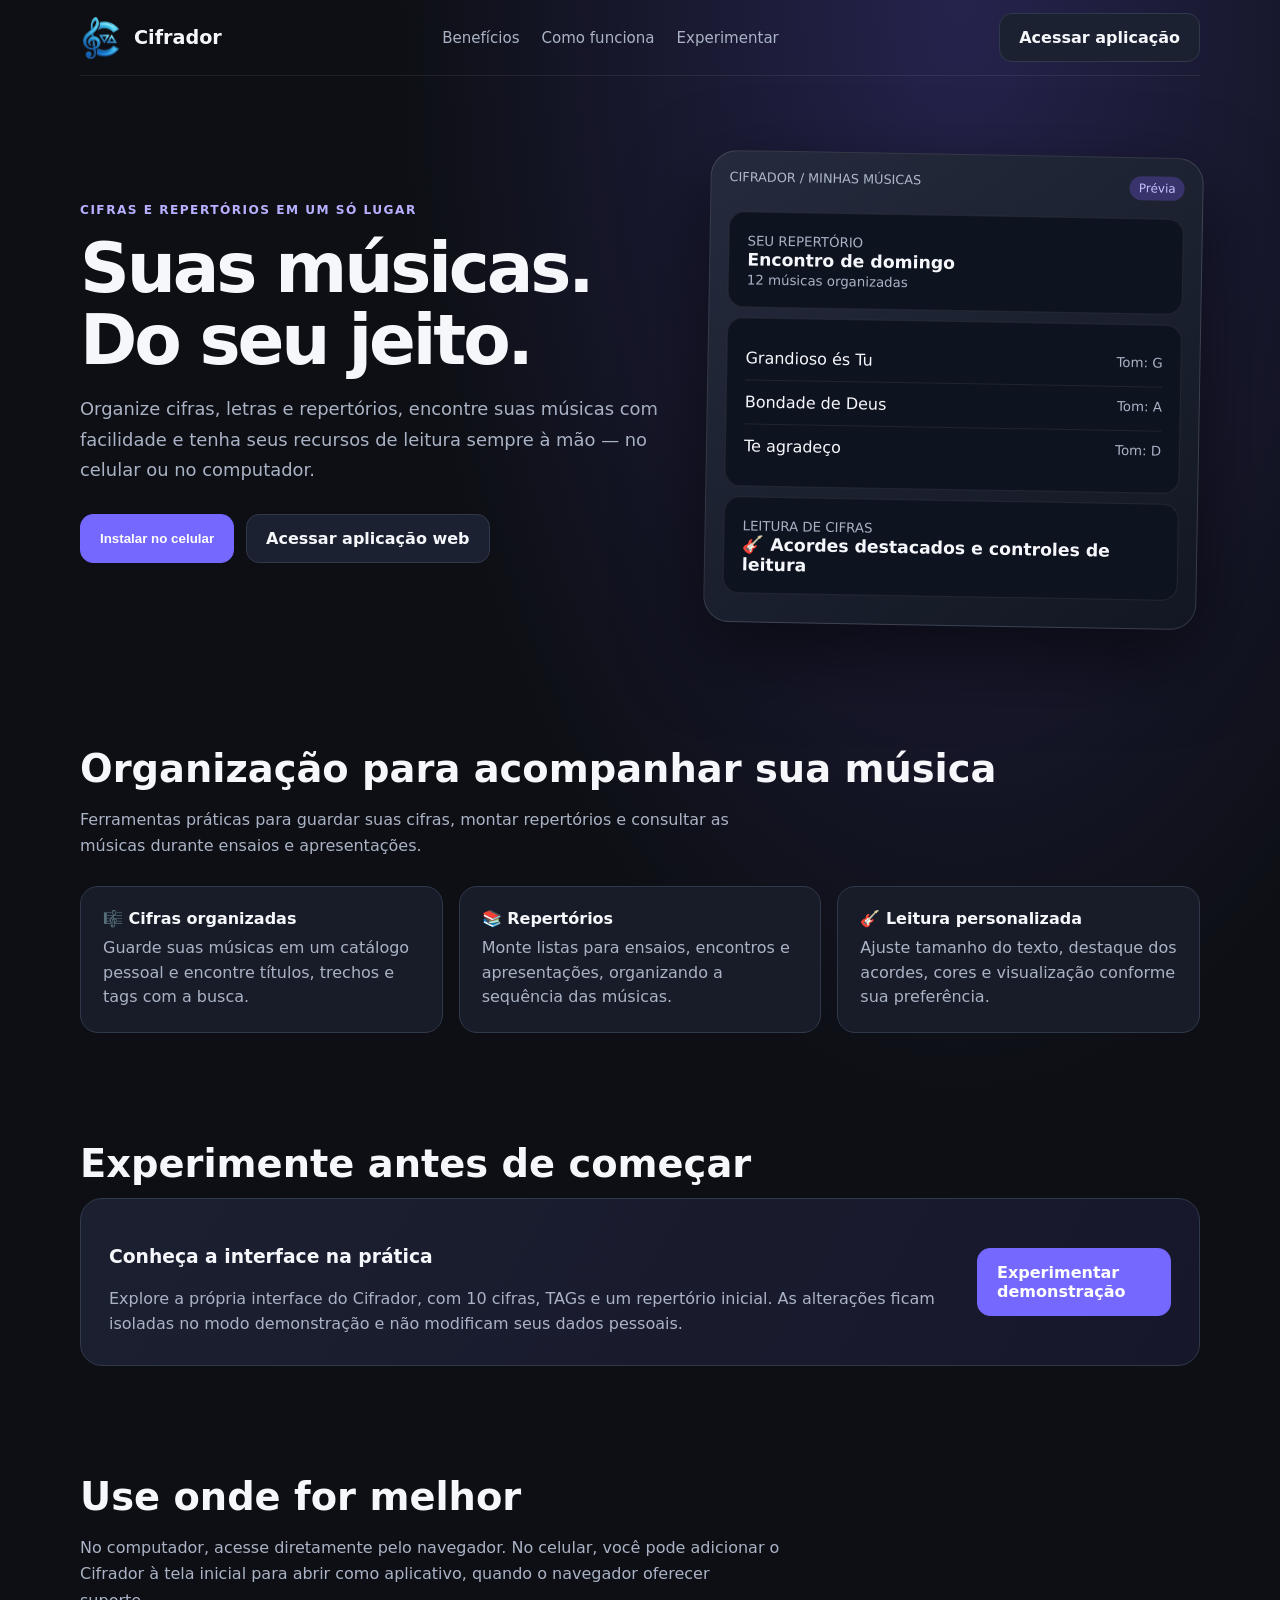
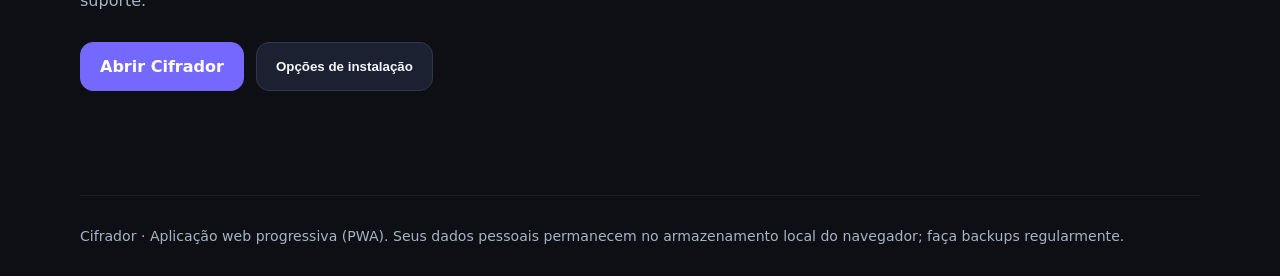
==== commit b3dcbcc5: "Add files via upload" ====
--- a/index.html
+++ b/index.html
@@ -43,7 +43,7 @@
    <article class="feature"><b>🎸 Leitura personalizada</b><p>Ajuste tamanho do texto, destaque dos acordes, cores e visualização conforme sua preferência.</p></article>
   </div>
  </section>
- <section class="section" id="como-funciona"><h2>Experimente antes de começar</h2><div class="demo"><div><h3>Conheça a interface na prática</h3><p>Explore uma demonstração com músicas fictícias. As alterações feitas na demonstração ficam apenas na memória temporária desta página e não modificam suas cifras.</p></div><a class="btn primary" href="demo/">Experimentar demonstração</a></div></section>
+ <section class="section" id="como-funciona"><h2>Experimente antes de começar</h2><div class="demo"><div><h3>Conheça a interface na prática</h3><p>Explore a própria interface do Cifrador, com 10 cifras, TAGs e um repertório inicial. As alterações ficam isoladas no modo demonstração e não modificam seus dados pessoais.</p></div><a class="btn primary" href="demo/">Experimentar demonstração</a></div></section>
  <section class="section"><h2>Use onde for melhor</h2><p class="sub">No computador, acesse diretamente pelo navegador. No celular, você pode adicionar o Cifrador à tela inicial para abrir como aplicativo, quando o navegador oferecer suporte.</p><div class="actions"><a class="btn primary" href="app/">Abrir Cifrador</a><button class="btn" id="installBtn2">Opções de instalação</button></div></section>
 </main>
 <footer class="wrap foot">Cifrador · Aplicação web progressiva (PWA). Seus dados pessoais permanecem no armazenamento local do navegador; faça backups regularmente.</footer>
